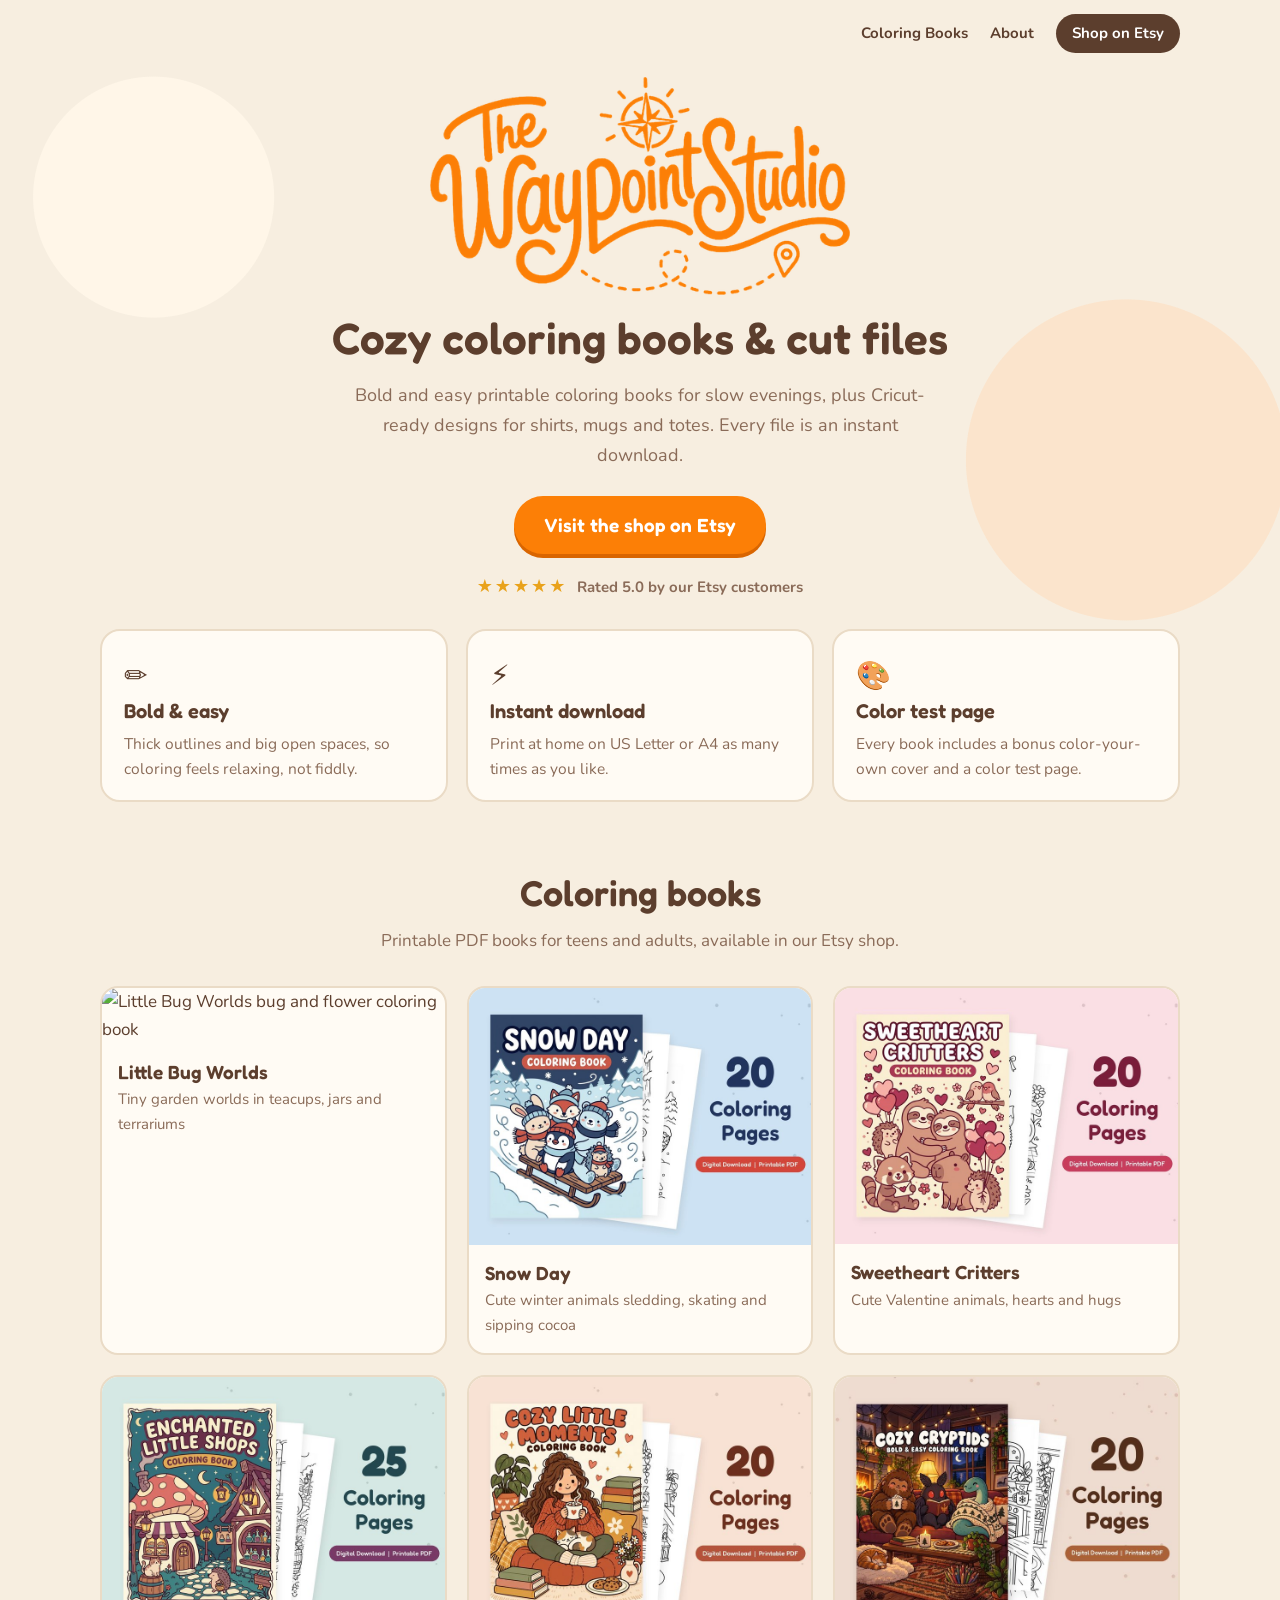
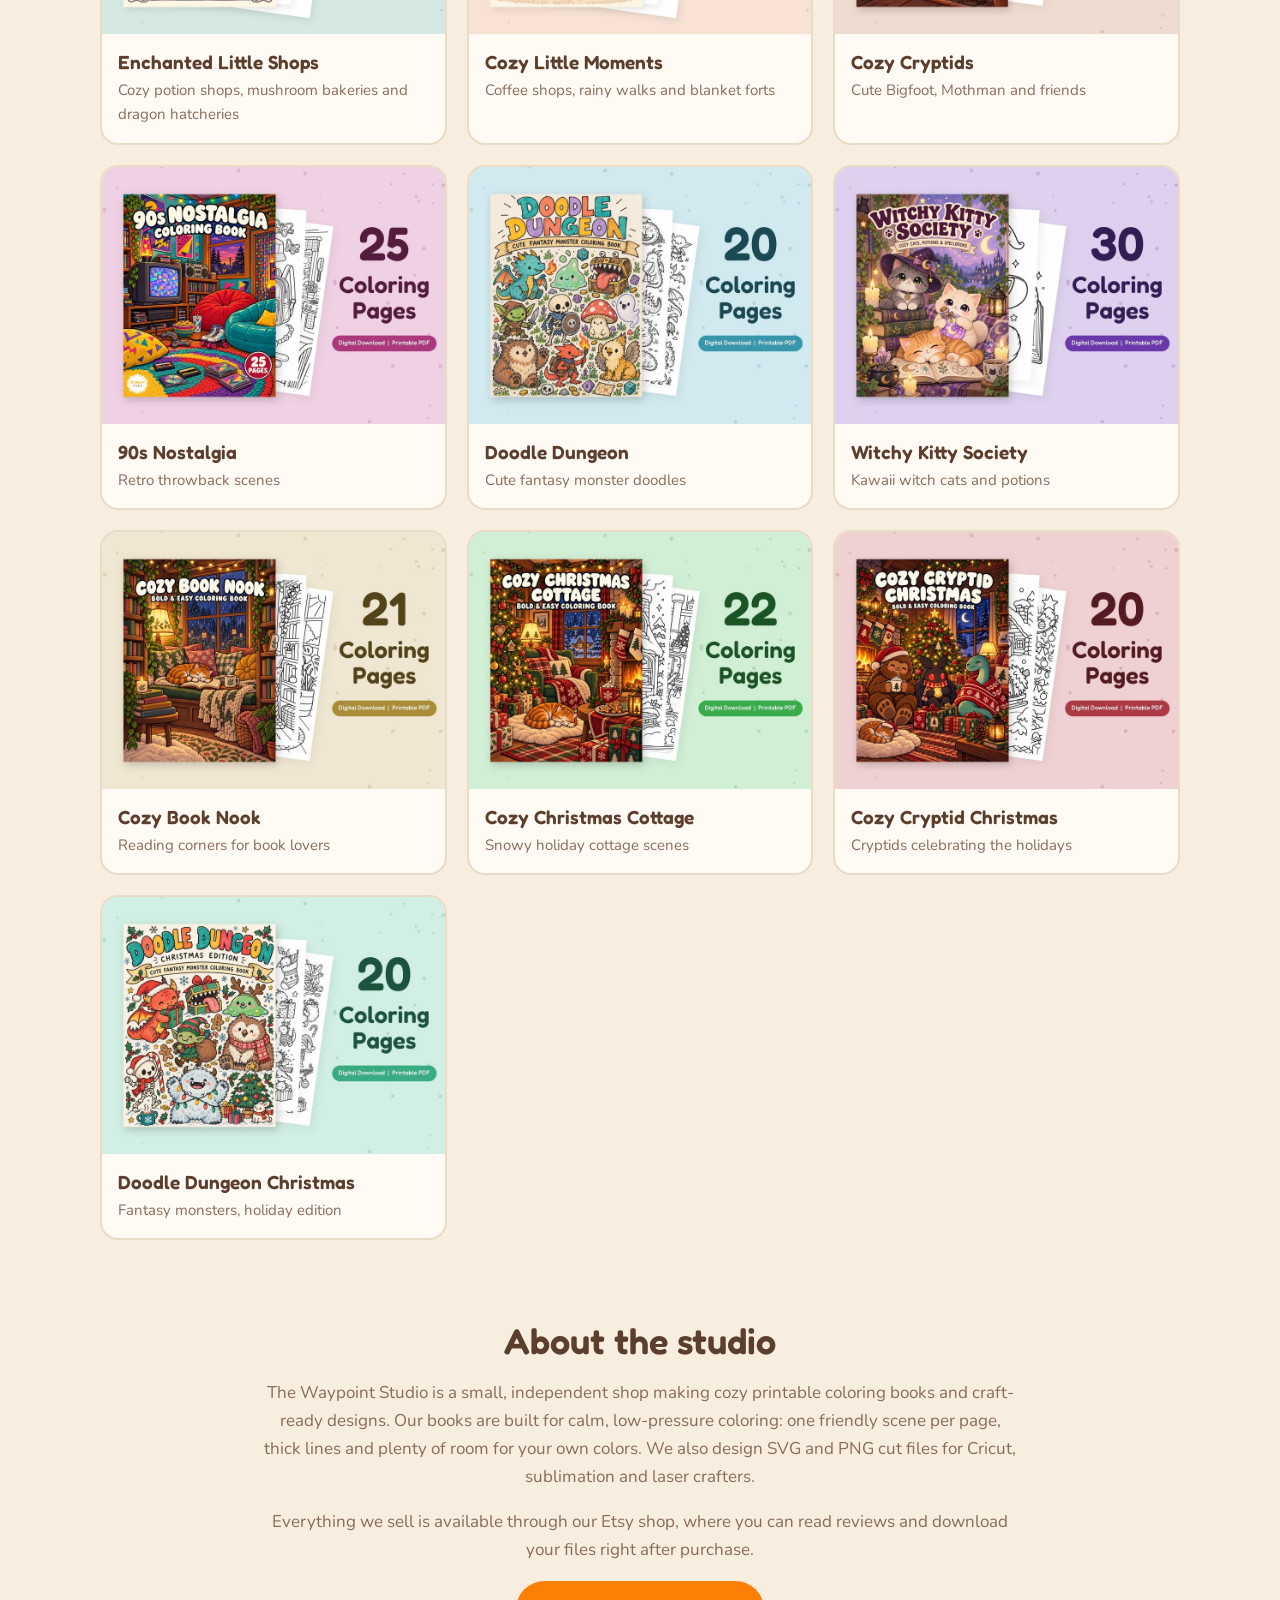
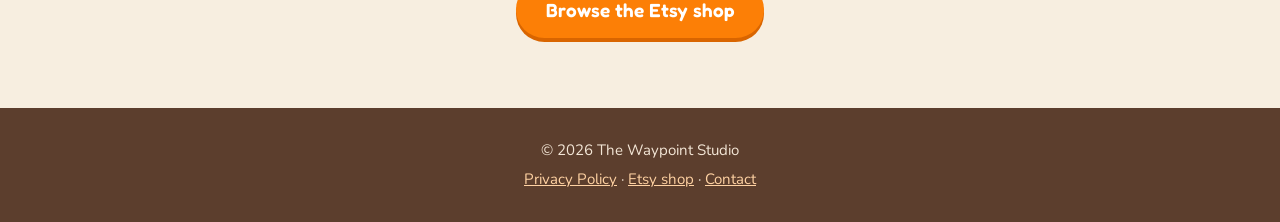
==== index.html @ a059c814 "Add files via upload" ====
<!doctype html>
<html lang="en">
<head>
<meta charset="utf-8">
<meta name="viewport" content="width=device-width, initial-scale=1">
<meta name="p:domain_verify" content="56da30340ef2c6454bb38564b4bb6e50"/>
<title>The Waypoint Studio | Cozy Coloring Books &amp; Cut Files</title>
<meta name="description" content="The Waypoint Studio makes cozy, bold and easy printable coloring books and Cricut-ready cut files. Instant downloads, sold on Etsy.">
<link rel="canonical" href="https://thewaypointstudioshop.com/">
<meta property="og:type" content="website">
<meta property="og:site_name" content="The Waypoint Studio">
<meta property="og:title" content="The Waypoint Studio | Cozy Coloring Books &amp; Cut Files">
<meta property="og:description" content="Bold and easy printable coloring books for teens and adults, plus Cricut-ready cut files. Instant downloads on Etsy.">
<meta property="og:url" content="https://thewaypointstudioshop.com/">
<meta property="og:image" content="https://thewaypointstudioshop.com/images/social-preview.jpg">
<meta property="og:image:width" content="1200">
<meta property="og:image:height" content="630">
<meta name="twitter:card" content="summary_large_image">
<meta name="twitter:image" content="https://thewaypointstudioshop.com/images/social-preview.jpg">
<link rel="icon" href="images/logo.png">
<link rel="preconnect" href="https://fonts.googleapis.com">
<link rel="preconnect" href="https://fonts.gstatic.com" crossorigin>
<link href="https://fonts.googleapis.com/css2?family=Fredoka:wght@500;600;700&family=Nunito:wght@400;600;700&display=swap" rel="stylesheet">
<link rel="stylesheet" href="style.css">
</head>
<body>
<header class="top">
  <nav class="nav wrap">
    <a href="#books">Coloring Books</a>
    <a href="#about">About</a>
    <a class="pill" href="https://thewaypointstudio.etsy.com">Shop on Etsy</a>
  </nav>
  <div class="hero wrap">
    <img class="logo" src="images/logo.png" alt="The Waypoint Studio" width="529" height="275">
    <h1>Cozy coloring books &amp; cut files</h1>
    <p class="lede">Bold and easy printable coloring books for slow evenings, plus Cricut-ready designs for shirts, mugs and totes. Every file is an instant download.</p>
    <a class="btn" href="https://thewaypointstudio.etsy.com">Visit the shop on Etsy</a>
    <p class="stars"><a href="https://thewaypointstudio.etsy.com/#reviews"><span aria-hidden="true">★★★★★</span> Rated 5.0 by our Etsy customers</a></p>
  </div>
</header>

<main>
  <section class="perks wrap" aria-label="What makes our books different">
    <div class="perk"><span class="ico">✏️</span><h3>Bold &amp; easy</h3><p>Thick outlines and big open spaces, so coloring feels relaxing, not fiddly.</p></div>
    <div class="perk"><span class="ico">⚡</span><h3>Instant download</h3><p>Print at home on US Letter or A4 as many times as you like.</p></div>
    <div class="perk"><span class="ico">🎨</span><h3>Color test page</h3><p>Every book includes a bonus color-your-own cover and a color test page.</p></div>
  </section>

  <section id="books" class="wrap">
    <h2>Coloring books</h2>
    <p class="sub">Printable PDF books for teens and adults, available in our Etsy shop.</p>
    <div class="grid">
      <a class="card" href="https://thewaypointstudio.etsy.com/listing/4619927817/bug-coloring-book-little-bug-worlds-25"><img src="images/books/little_bug_worlds.jpg" alt="Little Bug Worlds bug and flower coloring book" loading="lazy"><span><b>Little Bug Worlds</b>Tiny garden worlds in teacups, jars and terrariums</span></a>
      <a class="card" href="https://thewaypointstudio.etsy.com/listing/4619061033/snow-day-coloring-book-20-cute-winter"><img src="images/books/snow_day.jpg" alt="Snow Day coloring book" loading="lazy"><span><b>Snow Day</b>Cute winter animals sledding, skating and sipping cocoa</span></a>
      <a class="card" href="https://thewaypointstudio.etsy.com/listing/4619111873/valentine-coloring-book-sweetheart"><img src="images/books/sweetheart_critters.jpg" alt="Sweetheart Critters Valentine coloring book" loading="lazy"><span><b>Sweetheart Critters</b>Cute Valentine animals, hearts and hugs</span></a>
      <a class="card" href="https://thewaypointstudio.etsy.com/listing/4619857114/fantasy-coloring-book-enchanted-little"><img src="images/books/enchanted_little_shops.jpg" alt="Enchanted Little Shops fantasy coloring book" loading="lazy"><span><b>Enchanted Little Shops</b>Cozy potion shops, mushroom bakeries and dragon hatcheries</span></a>
      <a class="card" href="https://thewaypointstudio.etsy.com/listing/4614555700/cozy-little-moments-coloring-book-21"><img src="images/books/cozy_little_moments.jpg" alt="Cozy Little Moments coloring book" loading="lazy"><span><b>Cozy Little Moments</b>Coffee shops, rainy walks and blanket forts</span></a>
      <a class="card" href="https://thewaypointstudio.etsy.com/listing/4596288671/cozy-cryptids-coloring-book-20-bold-and"><img src="images/books/cozy_cryptids.jpg" alt="Cozy Cryptids coloring book" loading="lazy"><span><b>Cozy Cryptids</b>Cute Bigfoot, Mothman and friends</span></a>
      <a class="card" href="https://thewaypointstudio.etsy.com/listing/4596415870/90s-nostalgia-coloring-book-25-bold-and"><img src="images/books/90s_nostalgia.jpg" alt="90s Nostalgia coloring book" loading="lazy"><span><b>90s Nostalgia</b>Retro throwback scenes</span></a>
      <a class="card" href="https://thewaypointstudio.etsy.com/listing/4609492748/doodle-dungeon-coloring-book-21-cute"><img src="images/books/doodle_dungeon.jpg" alt="Doodle Dungeon coloring book" loading="lazy"><span><b>Doodle Dungeon</b>Cute fantasy monster doodles</span></a>
      <a class="card" href="https://thewaypointstudio.etsy.com/listing/4609463447/witchy-kitty-society-coloring-book-31"><img src="images/books/witchy_kitty_society.jpg" alt="Witchy Kitty Society coloring book" loading="lazy"><span><b>Witchy Kitty Society</b>Kawaii witch cats and potions</span></a>
      <a class="card" href="https://thewaypointstudio.etsy.com/listing/4596354298/cozy-book-nook-coloring-book-22-bold-and"><img src="images/books/cozy_book_nook.jpg" alt="Cozy Book Nook coloring book" loading="lazy"><span><b>Cozy Book Nook</b>Reading corners for book lovers</span></a>
      <a class="card" href="https://thewaypointstudio.etsy.com/listing/4609447766/cozy-christmas-cottage-coloring-book-23"><img src="images/books/cozy_christmas_cottage.jpg" alt="Cozy Christmas Cottage coloring book" loading="lazy"><span><b>Cozy Christmas Cottage</b>Snowy holiday cottage scenes</span></a>
      <a class="card" href="https://thewaypointstudio.etsy.com/listing/4596318221/cozy-cryptid-christmas-coloring-book-21"><img src="images/books/cozy_cryptid_christmas.jpg" alt="Cozy Cryptid Christmas coloring book" loading="lazy"><span><b>Cozy Cryptid Christmas</b>Cryptids celebrating the holidays</span></a>
      <a class="card" href="https://thewaypointstudio.etsy.com/listing/4610108491/doodle-dungeon-christmas-coloring-book"><img src="images/books/doodle_dungeon_christmas.jpg" alt="Doodle Dungeon Christmas coloring book" loading="lazy"><span><b>Doodle Dungeon Christmas</b>Fantasy monsters, holiday edition</span></a>
    </div>
  </section>

  <section id="about" class="about wrap">
    <h2>About the studio</h2>
    <p>The Waypoint Studio is a small, independent shop making cozy printable coloring books and craft-ready designs. Our books are built for calm, low-pressure coloring: one friendly scene per page, thick lines and plenty of room for your own colors. We also design SVG and PNG cut files for Cricut, sublimation and laser crafters.</p>
    <p>Everything we sell is available through our Etsy shop, where you can read reviews and download your files right after purchase.</p>
    <a class="btn" href="https://thewaypointstudio.etsy.com">Browse the Etsy shop</a>
  </section>
</main>

<footer class="foot">
  <div class="wrap">
    <p>© 2026 The Waypoint Studio</p>
    <p><a href="privacy.html">Privacy Policy</a> · <a href="https://thewaypointstudio.etsy.com">Etsy shop</a> · <a href="mailto:thewaypointstudiopa@gmail.com">Contact</a></p>
  </div>
</footer>
</body>
</html>
---- style.css ----
:root{
  --cream:#F7EEE0; --paper:#FFFBF4; --orange:#FC7F06; --orange-d:#D96500;
  --brown:#5C3E2D; --brown-l:#8A6B58; --sage:#7F9B7A; --line:#EADBC6;
}
*{box-sizing:border-box}
html{scroll-behavior:smooth}
body{margin:0;background:var(--cream);color:var(--brown);font:17px/1.65 "Nunito",system-ui,sans-serif}
img{max-width:100%;height:auto;display:block}
a{color:var(--orange-d)}
.wrap{width:min(1080px,100% - 32px);margin-inline:auto}
h1,h2,h3{font-family:"Fredoka",system-ui,sans-serif;line-height:1.15;margin:0 0 .4em;color:var(--brown)}
h1{font-size:clamp(28px,5vw,44px);font-weight:600}
h2{font-size:clamp(26px,4vw,36px);font-weight:600;text-align:center}
h3{font-size:20px;font-weight:600}

.top{padding:14px 0 56px;background:
  radial-gradient(circle at 12% 30%,#fff6e8 0 120px,transparent 121px),
  radial-gradient(circle at 88% 70%,#fbe4cc 0 160px,transparent 161px),var(--cream)}
.nav{display:flex;justify-content:flex-end;align-items:center;gap:22px;font-weight:700;font-size:15px}
.nav a{color:var(--brown);text-decoration:none}
.nav a:hover{color:var(--orange-d)}
.nav .pill{background:var(--brown);color:#fff;padding:7px 16px;border-radius:99px}
.nav .pill:hover{background:var(--orange-d);color:#fff}
.hero{text-align:center;padding-top:24px}
.logo{width:min(420px,80%);margin:0 auto 18px}
.lede{max-width:600px;margin:0 auto 26px;color:var(--brown-l);font-size:18px}
.btn{display:inline-block;background:var(--orange);color:#fff;font-family:"Fredoka",sans-serif;font-weight:600;
  font-size:19px;padding:13px 30px;border-radius:99px;text-decoration:none;box-shadow:0 4px 0 var(--orange-d);transition:transform .12s}
.btn:hover{transform:translateY(-2px)}
.stars{margin:18px 0 0;font-weight:700;font-size:15px}
.stars a{color:var(--brown-l);text-decoration:none}
.stars span{color:#E9A21B;letter-spacing:2px;font-size:18px;margin-right:6px}
.stars a:hover{color:var(--orange-d)}

.perks{display:grid;grid-template-columns:repeat(3,1fr);gap:18px;margin-top:-28px;position:relative}
.perk{background:var(--paper);border:2px solid var(--line);border-radius:20px;padding:22px 22px 18px}
.perk .ico{font-size:28px}
.perk p{margin:0;color:var(--brown-l);font-size:15.5px}

#books{padding:70px 0 30px}
.sub{text-align:center;color:var(--brown-l);margin:0 0 30px}
.grid{display:grid;grid-template-columns:repeat(3,1fr);gap:20px}
.card{background:var(--paper);border:2px solid var(--line);border-radius:18px;overflow:hidden;text-decoration:none;color:var(--brown);transition:transform .15s,box-shadow .15s}
.card:hover{transform:translateY(-3px);box-shadow:0 10px 24px rgba(92,62,45,.12)}
.card span{display:block;padding:12px 16px 16px;font-size:15px;color:var(--brown-l)}
.card b{display:block;font-family:"Fredoka",sans-serif;font-weight:600;font-size:19px;color:var(--brown)}

.about{max-width:760px;text-align:center;padding:50px 0 70px}
.about p{color:var(--brown-l)}

.foot{background:var(--brown);color:#f3e6d6;padding:26px 0;font-size:15px;text-align:center}
.foot p{margin:4px 0}
.foot a{color:#ffd2a3}

/* privacy page */
.doc{background:var(--paper);border:2px solid var(--line);border-radius:22px;padding:clamp(22px,5vw,48px);margin:10px auto 60px;max-width:820px}
.doc h1{text-align:center}
.doc h2{text-align:left;font-size:22px;margin-top:1.6em}
.doc p,.doc li{color:var(--brown)}
.doc .date{text-align:center;color:var(--brown-l);margin-top:-6px}
.small-logo{width:200px;margin:8px auto 0}

@media (max-width:820px){
  .perks{grid-template-columns:1fr;margin-top:-20px}
  .grid{grid-template-columns:repeat(2,1fr)}
}
@media (max-width:520px){
  .grid{grid-template-columns:1fr}
  .nav{justify-content:center;gap:14px;font-size:14px}
}
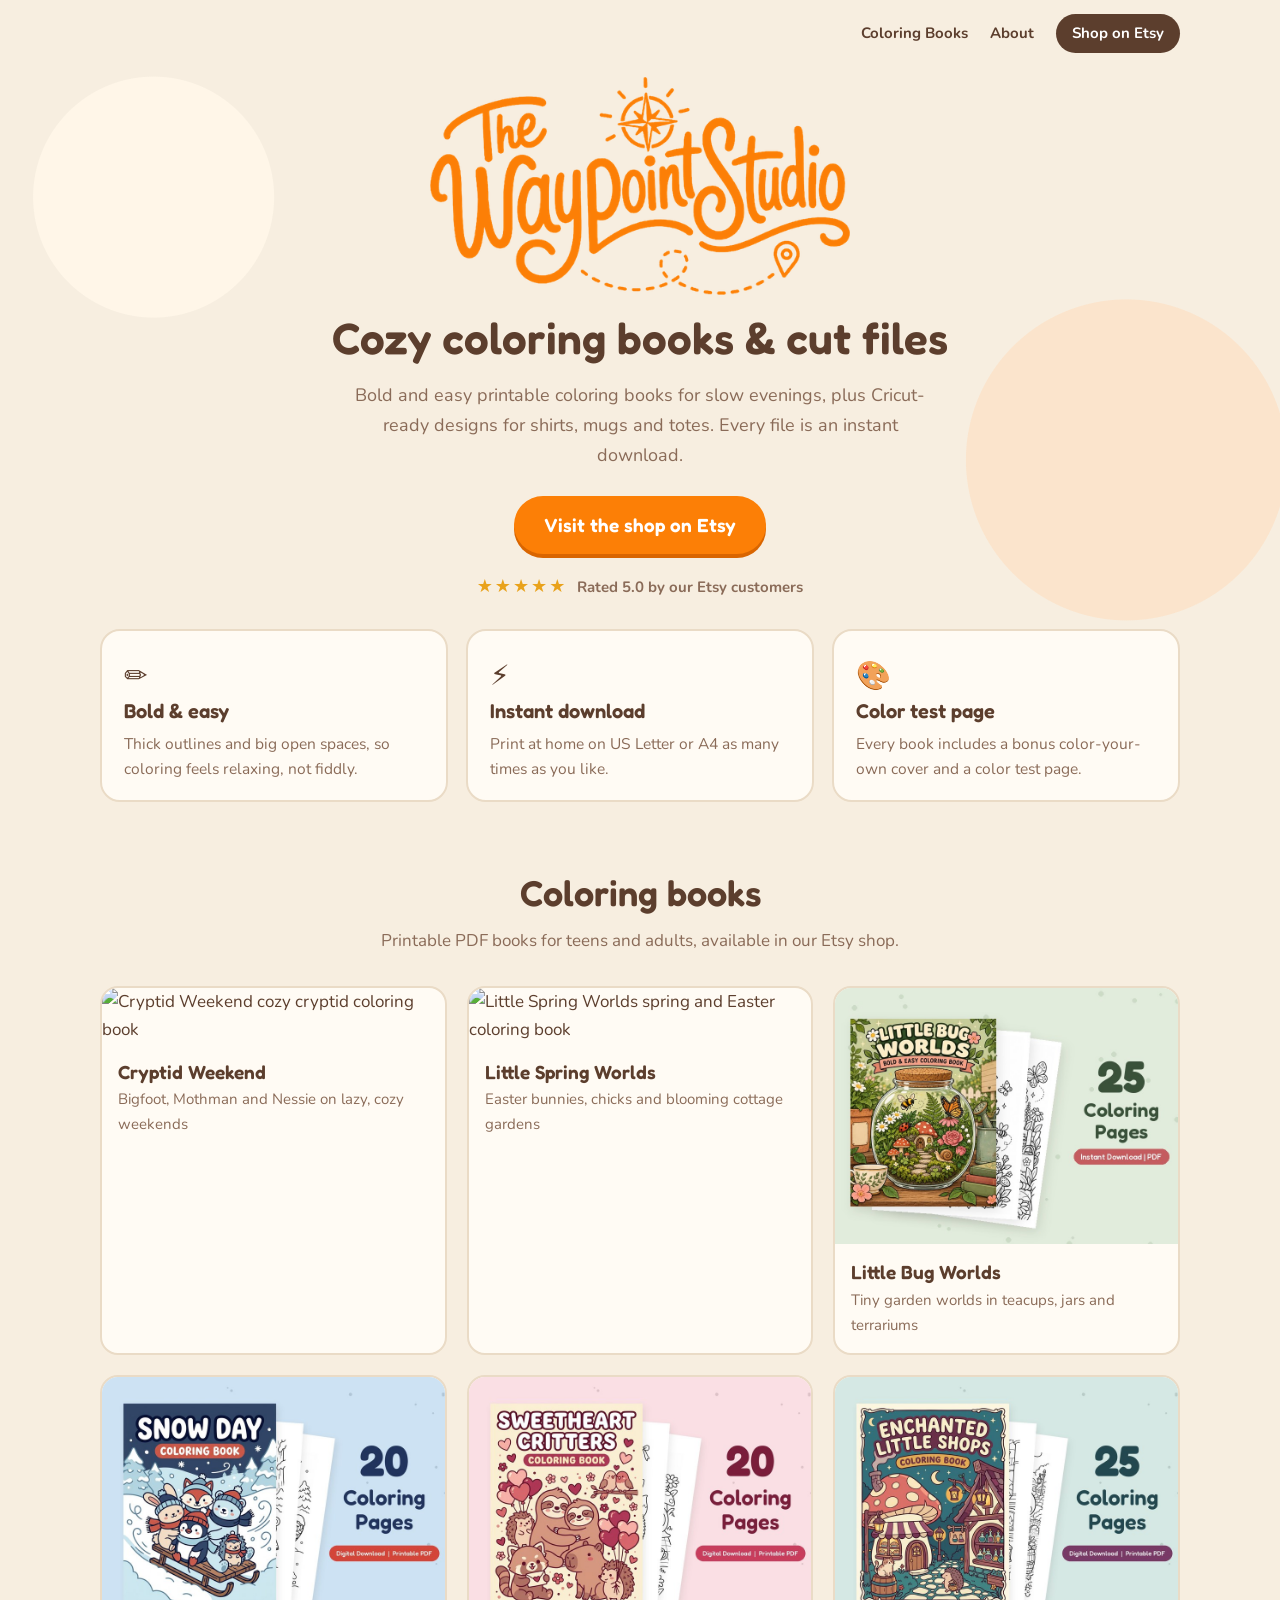
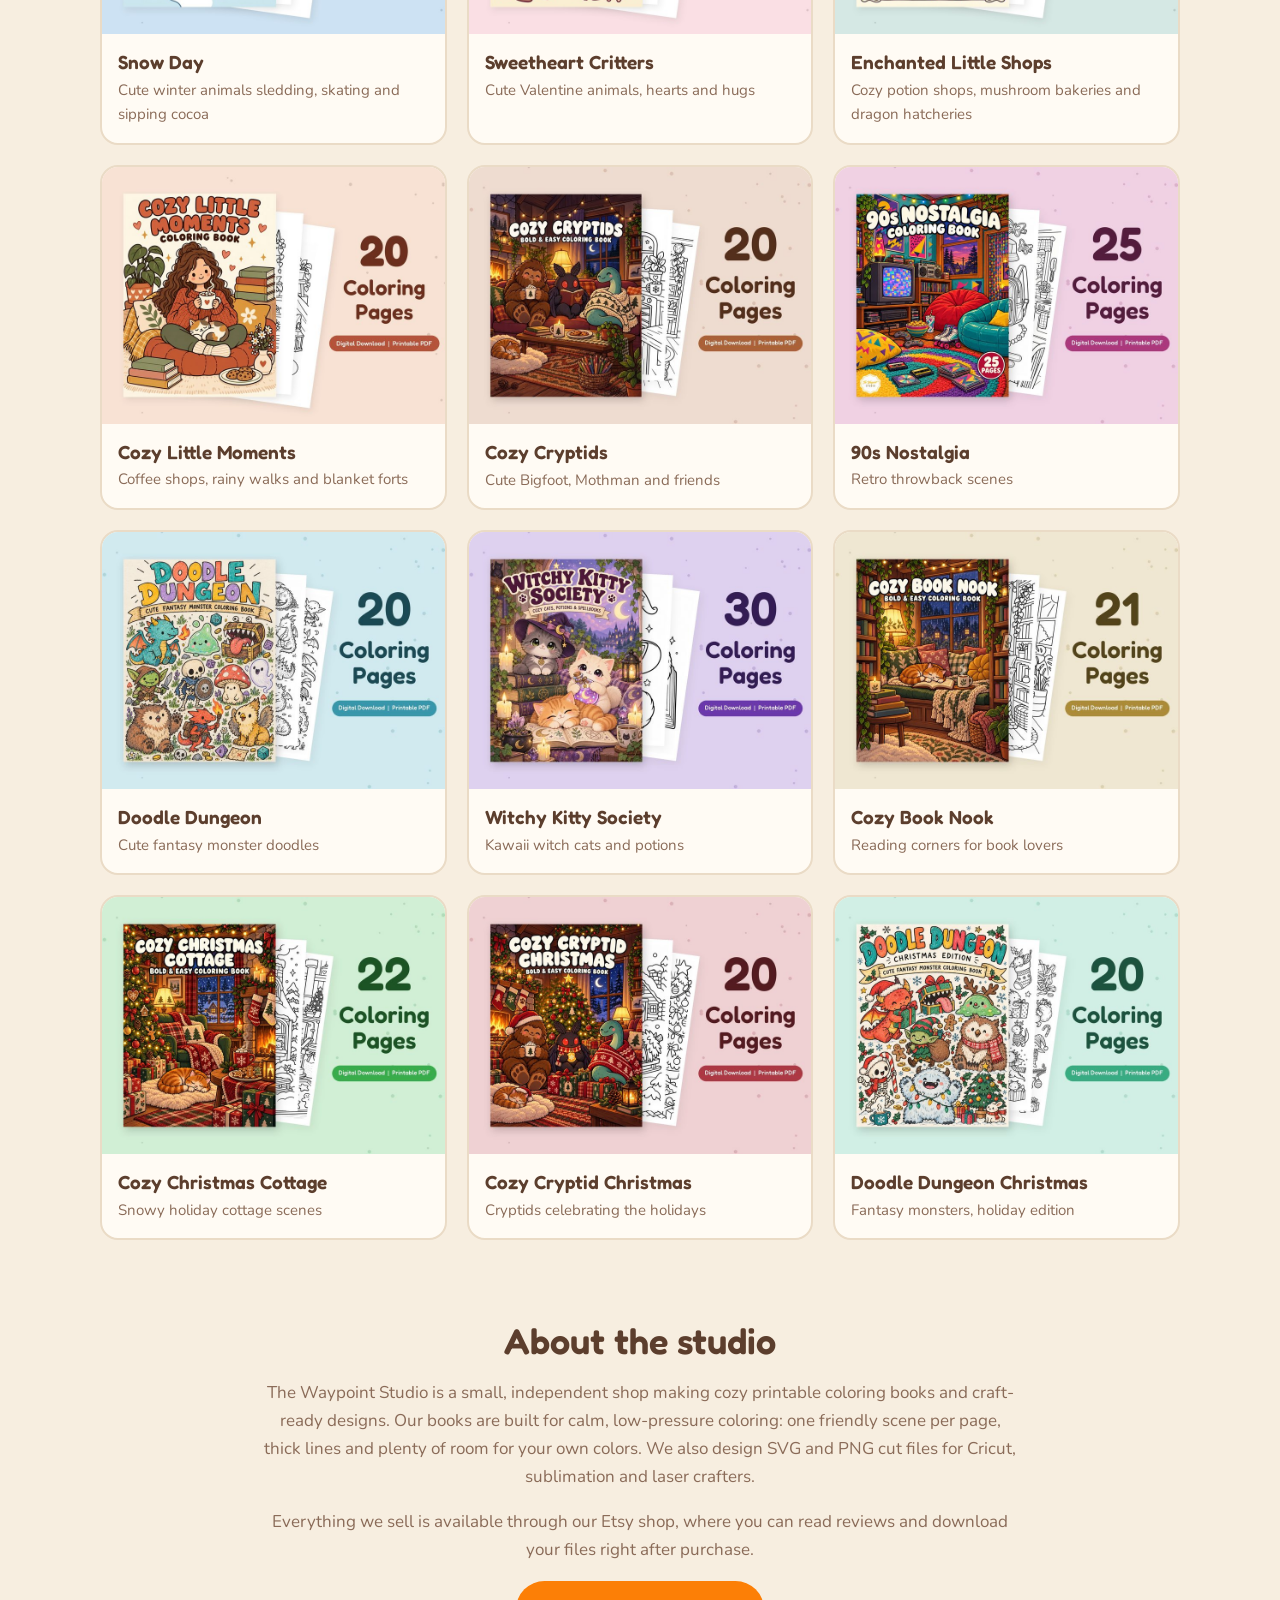
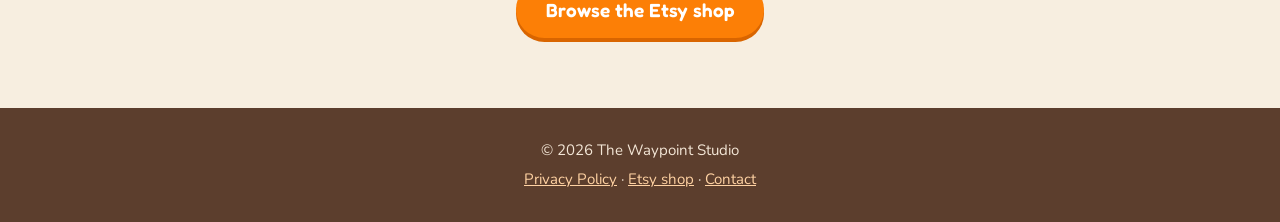
==== commit 3484c7e1: "Add files via upload" ====
--- a/index.html
+++ b/index.html
@@ -50,6 +50,8 @@
     <h2>Coloring books</h2>
     <p class="sub">Printable PDF books for teens and adults, available in our Etsy shop.</p>
     <div class="grid">
+      <a class="card" href="https://thewaypointstudio.etsy.com/listing/4621460229/cryptid-coloring-book-cryptid-weekend-25"><img src="images/books/cryptid_weekend.jpg" alt="Cryptid Weekend cozy cryptid coloring book" loading="lazy"><span><b>Cryptid Weekend</b>Bigfoot, Mothman and Nessie on lazy, cozy weekends</span></a>
+      <a class="card" href="https://thewaypointstudio.etsy.com/listing/4621457384/spring-coloring-book-little-spring"><img src="images/books/little_spring_worlds.jpg" alt="Little Spring Worlds spring and Easter coloring book" loading="lazy"><span><b>Little Spring Worlds</b>Easter bunnies, chicks and blooming cottage gardens</span></a>
       <a class="card" href="https://thewaypointstudio.etsy.com/listing/4619927817/bug-coloring-book-little-bug-worlds-25"><img src="images/books/little_bug_worlds.jpg" alt="Little Bug Worlds bug and flower coloring book" loading="lazy"><span><b>Little Bug Worlds</b>Tiny garden worlds in teacups, jars and terrariums</span></a>
       <a class="card" href="https://thewaypointstudio.etsy.com/listing/4619061033/snow-day-coloring-book-20-cute-winter"><img src="images/books/snow_day.jpg" alt="Snow Day coloring book" loading="lazy"><span><b>Snow Day</b>Cute winter animals sledding, skating and sipping cocoa</span></a>
       <a class="card" href="https://thewaypointstudio.etsy.com/listing/4619111873/valentine-coloring-book-sweetheart"><img src="images/books/sweetheart_critters.jpg" alt="Sweetheart Critters Valentine coloring book" loading="lazy"><span><b>Sweetheart Critters</b>Cute Valentine animals, hearts and hugs</span></a>
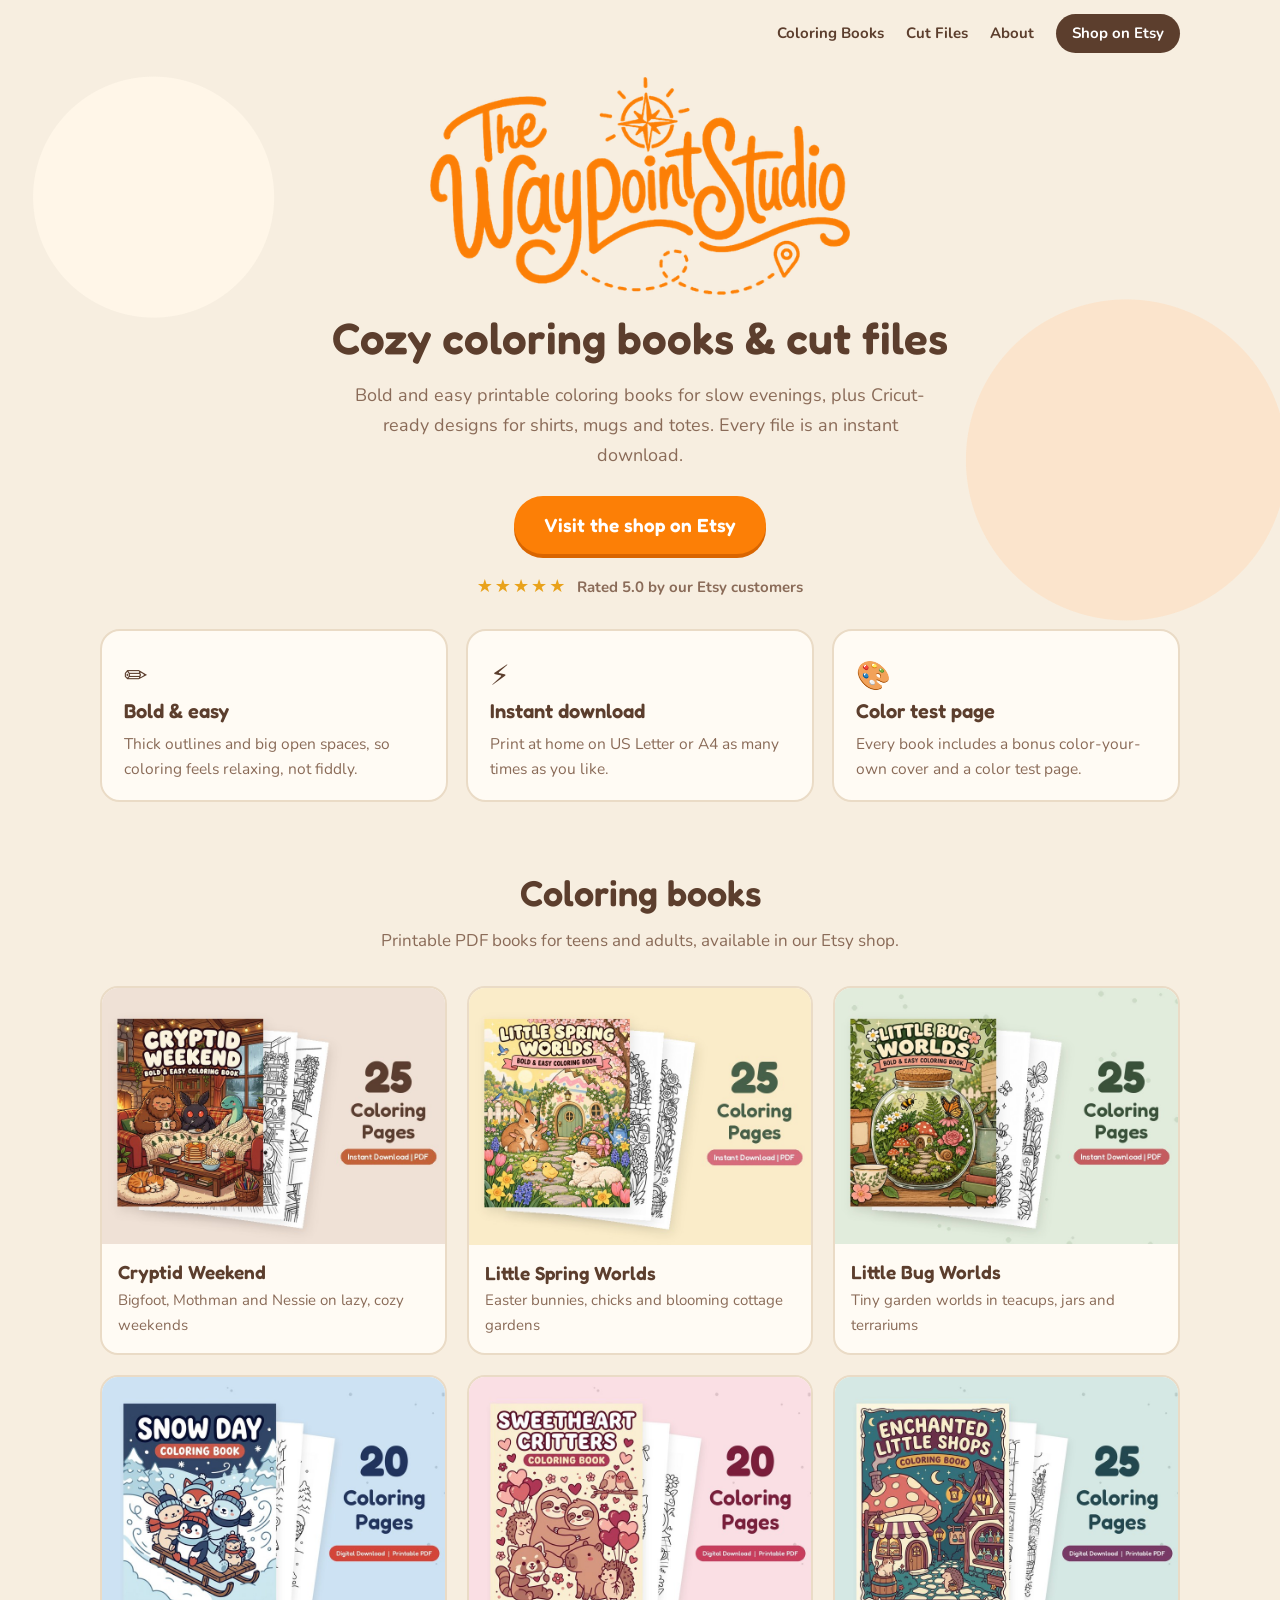
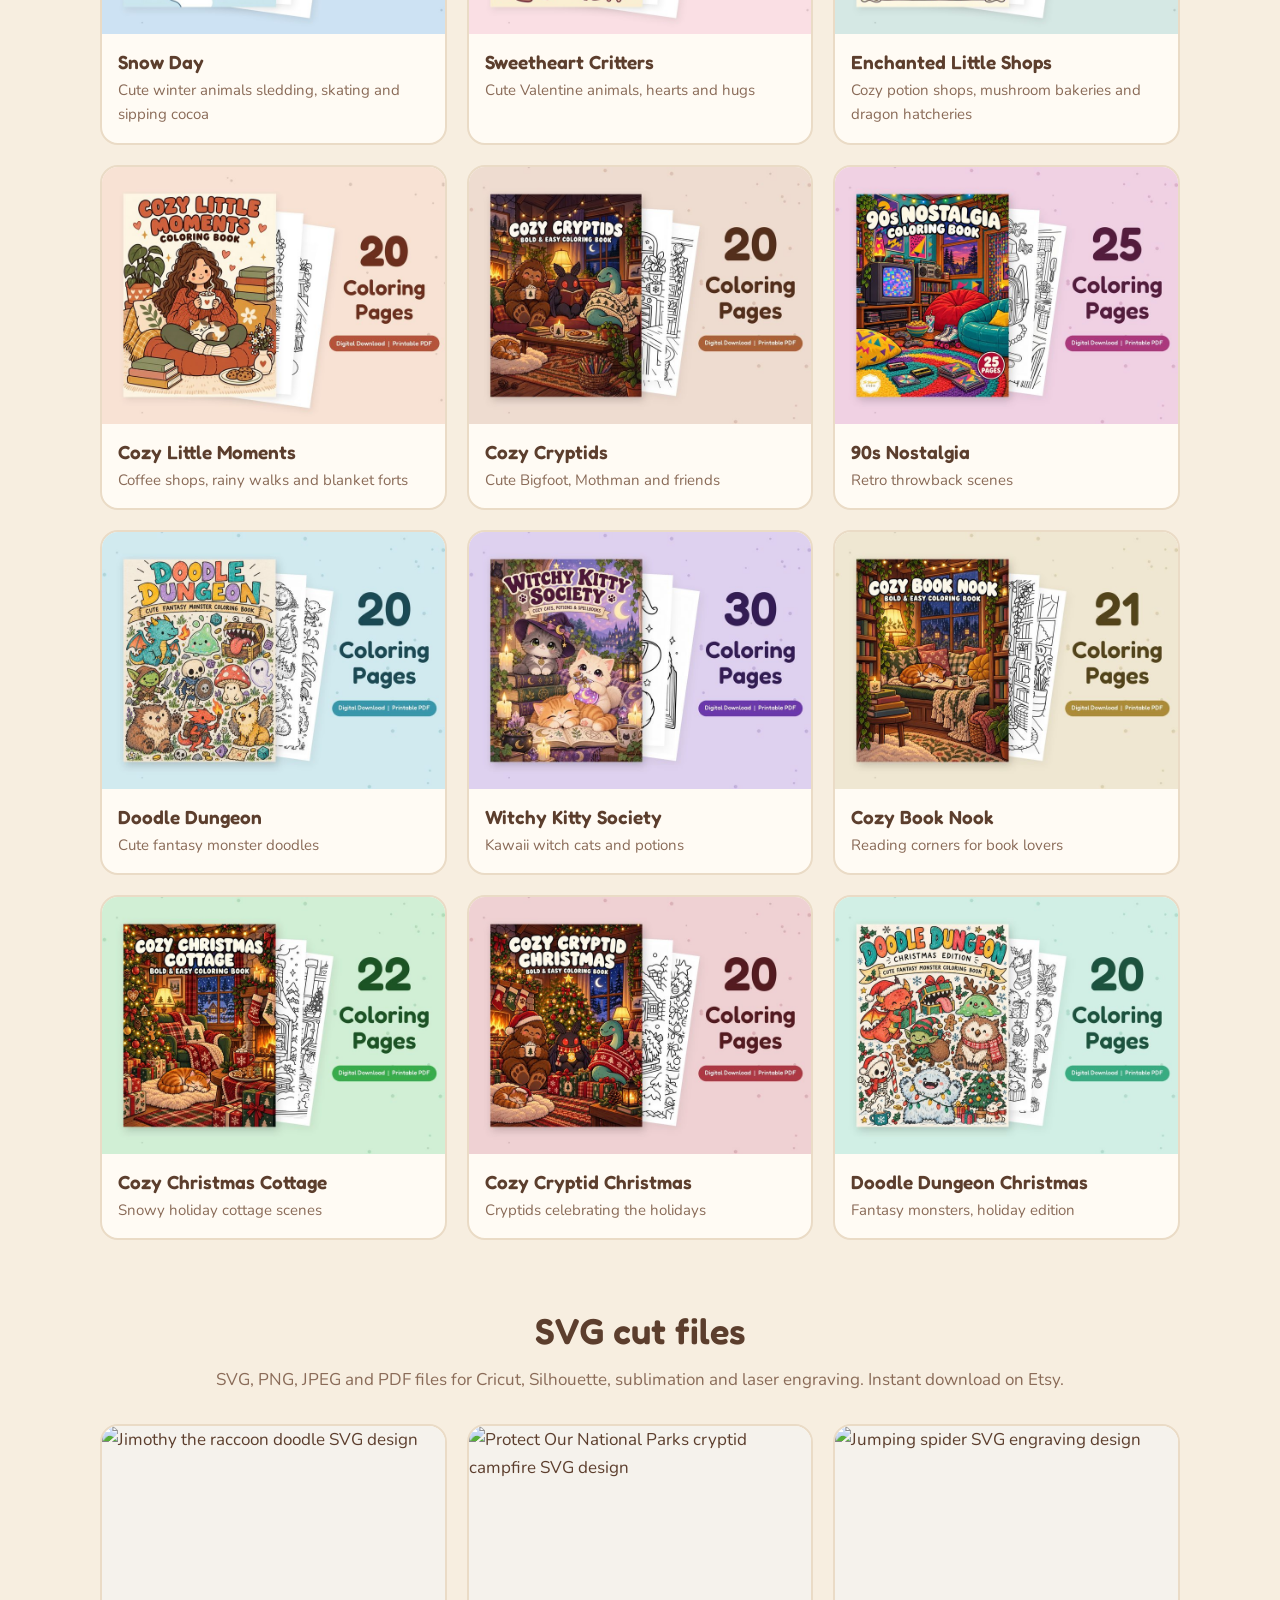
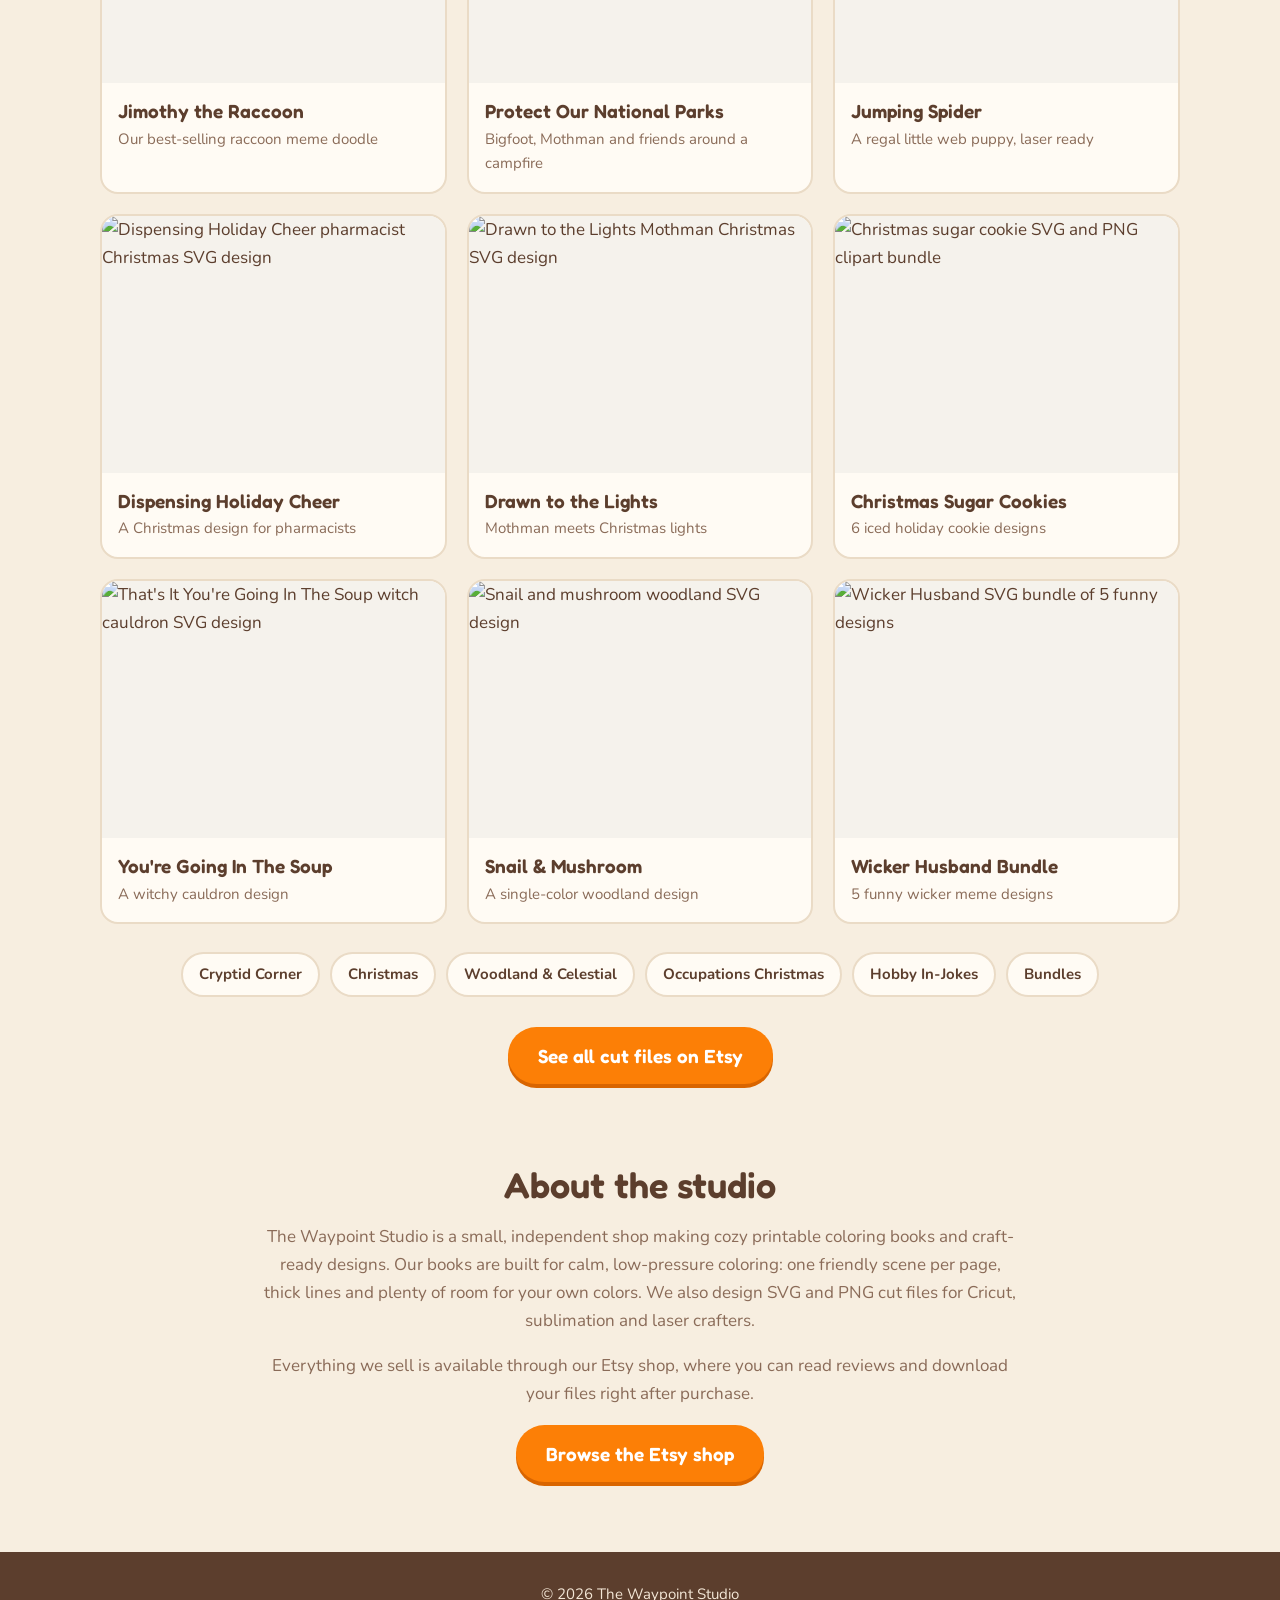
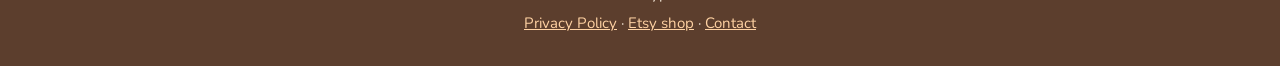
==== commit 53e8914b: "Add files via upload" ====
--- a/index.html
+++ b/index.html
@@ -27,6 +27,7 @@
 <header class="top">
   <nav class="nav wrap">
     <a href="#books">Coloring Books</a>
+    <a href="#svgs">Cut Files</a>
     <a href="#about">About</a>
     <a class="pill" href="https://thewaypointstudio.etsy.com">Shop on Etsy</a>
   </nav>
@@ -68,6 +69,31 @@
     </div>
   </section>
 
+  <section id="svgs" class="wrap">
+    <h2>SVG cut files</h2>
+    <p class="sub">SVG, PNG, JPEG and PDF files for Cricut, Silhouette, sublimation and laser engraving. Instant download on Etsy.</p>
+    <div class="grid">
+      <a class="card" href="https://thewaypointstudio.etsy.com/listing/4539141671/jimothy-the-raccoon-meme-seattle"><img class="sq" src="https://i.etsystatic.com/66888149/r/il/f1f228/8873218090/il_570xN.8873218090_m4xz.jpg" alt="Jimothy the raccoon doodle SVG design" loading="lazy"><span><b>Jimothy the Raccoon</b>Our best-selling raccoon meme doodle</span></a>
+      <a class="card" href="https://thewaypointstudio.etsy.com/listing/4547213226/protect-our-national-parks-svg-png"><img class="sq" src="https://i.etsystatic.com/66888149/r/il/58cda2/8920996543/il_570xN.8920996543_5gum.jpg" alt="Protect Our National Parks cryptid campfire SVG design" loading="lazy"><span><b>Protect Our National Parks</b>Bigfoot, Mothman and friends around a campfire</span></a>
+      <a class="card" href="https://thewaypointstudio.etsy.com/listing/4591592474/jumping-spider-svg-cute-web-puppy"><img class="sq" src="https://i.etsystatic.com/66888149/r/il/b212a2/8695005259/il_570xN.8695005259_el2z.jpg" alt="Jumping spider SVG engraving design" loading="lazy"><span><b>Jumping Spider</b>A regal little web puppy, laser ready</span></a>
+      <a class="card" href="https://thewaypointstudio.etsy.com/listing/4595696725/christmas-pharmacist-png-svg-funny"><img class="sq" src="https://i.etsystatic.com/66888149/r/il/8f0127/8920999027/il_570xN.8920999027_ak8e.jpg" alt="Dispensing Holiday Cheer pharmacist Christmas SVG design" loading="lazy"><span><b>Dispensing Holiday Cheer</b>A Christmas design for pharmacists</span></a>
+      <a class="card" href="https://thewaypointstudio.etsy.com/listing/4582847112/drawn-to-the-lights-svg-png-cryptid"><img class="sq" src="https://i.etsystatic.com/66888149/r/il/f9df09/8579923730/il_570xN.8579923730_fnl4.jpg" alt="Drawn to the Lights Mothman Christmas SVG design" loading="lazy"><span><b>Drawn to the Lights</b>Mothman meets Christmas lights</span></a>
+      <a class="card" href="https://thewaypointstudio.etsy.com/listing/4594079661/christmas-sugar-cookie-png-svg-bundle-6"><img class="sq" src="https://i.etsystatic.com/66888149/r/il/4fec31/8684884228/il_570xN.8684884228_4ge0.jpg" alt="Christmas sugar cookie SVG and PNG clipart bundle" loading="lazy"><span><b>Christmas Sugar Cookies</b>6 iced holiday cookie designs</span></a>
+      <a class="card" href="https://thewaypointstudio.etsy.com/listing/4559701909/witch-cauldron-svg-thats-it-youre-going"><img class="sq" src="https://i.etsystatic.com/66888149/r/il/268ea2/8920998253/il_570xN.8920998253_fx4x.jpg" alt="That's It You're Going In The Soup witch cauldron SVG design" loading="lazy"><span><b>You're Going In The Soup</b>A witchy cauldron design</span></a>
+      <a class="card" href="https://thewaypointstudio.etsy.com/listing/4588161700/snail-and-mushroom-svg-png-woodland"><img class="sq" src="https://i.etsystatic.com/66888149/r/il/ea636e/8668383089/il_570xN.8668383089_mlt6.jpg" alt="Snail and mushroom woodland SVG design" loading="lazy"><span><b>Snail &amp; Mushroom</b>A single-color woodland design</span></a>
+      <a class="card" href="https://thewaypointstudio.etsy.com/listing/4582812702/wicker-husband-svg-bundle-5-funny-basket"><img class="sq" src="https://i.etsystatic.com/66888149/r/il/ad05bb/8873226328/il_570xN.8873226328_noti.jpg" alt="Wicker Husband SVG bundle of 5 funny designs" loading="lazy"><span><b>Wicker Husband Bundle</b>5 funny wicker meme designs</span></a>
+    </div>
+    <div class="chips" aria-label="Browse cut files by theme">
+      <a href="https://thewaypointstudio.etsy.com/?section_id=59729142">Cryptid Corner</a>
+      <a href="https://thewaypointstudio.etsy.com/?section_id=59960789">Christmas</a>
+      <a href="https://thewaypointstudio.etsy.com/?section_id=60806106">Woodland &amp; Celestial</a>
+      <a href="https://thewaypointstudio.etsy.com/?section_id=60330134">Occupations Christmas</a>
+      <a href="https://thewaypointstudio.etsy.com/?section_id=60806100">Hobby In-Jokes</a>
+      <a href="https://thewaypointstudio.etsy.com/?section_id=60548413">Bundles</a>
+    </div>
+    <p class="more"><a class="btn" href="https://thewaypointstudio.etsy.com">See all cut files on Etsy</a></p>
+  </section>
+
   <section id="about" class="about wrap">
     <h2>About the studio</h2>
     <p>The Waypoint Studio is a small, independent shop making cozy printable coloring books and craft-ready designs. Our books are built for calm, low-pressure coloring: one friendly scene per page, thick lines and plenty of room for your own colors. We also design SVG and PNG cut files for Cricut, sublimation and laser crafters.</p>
--- a/style.css
+++ b/style.css
@@ -45,6 +45,13 @@
 .card span{display:block;padding:12px 16px 16px;font-size:15px;color:var(--brown-l)}
 .card b{display:block;font-family:"Fredoka",sans-serif;font-weight:600;font-size:19px;color:var(--brown)}
 
+#svgs{padding:40px 0 30px}
+.card img.sq{display:block;width:100%;aspect-ratio:4/3;object-fit:contain;background:#F5F2EC}
+.chips{display:flex;flex-wrap:wrap;justify-content:center;gap:10px;margin:28px 0 0}
+.chips a{background:var(--paper);border:2px solid var(--line);color:var(--brown);font-weight:700;font-size:15px;padding:8px 16px;border-radius:99px;text-decoration:none}
+.chips a:hover{border-color:var(--orange);color:var(--orange-d)}
+.more{text-align:center;margin:30px 0 0}
+
 .about{max-width:760px;text-align:center;padding:50px 0 70px}
 .about p{color:var(--brown-l)}
 
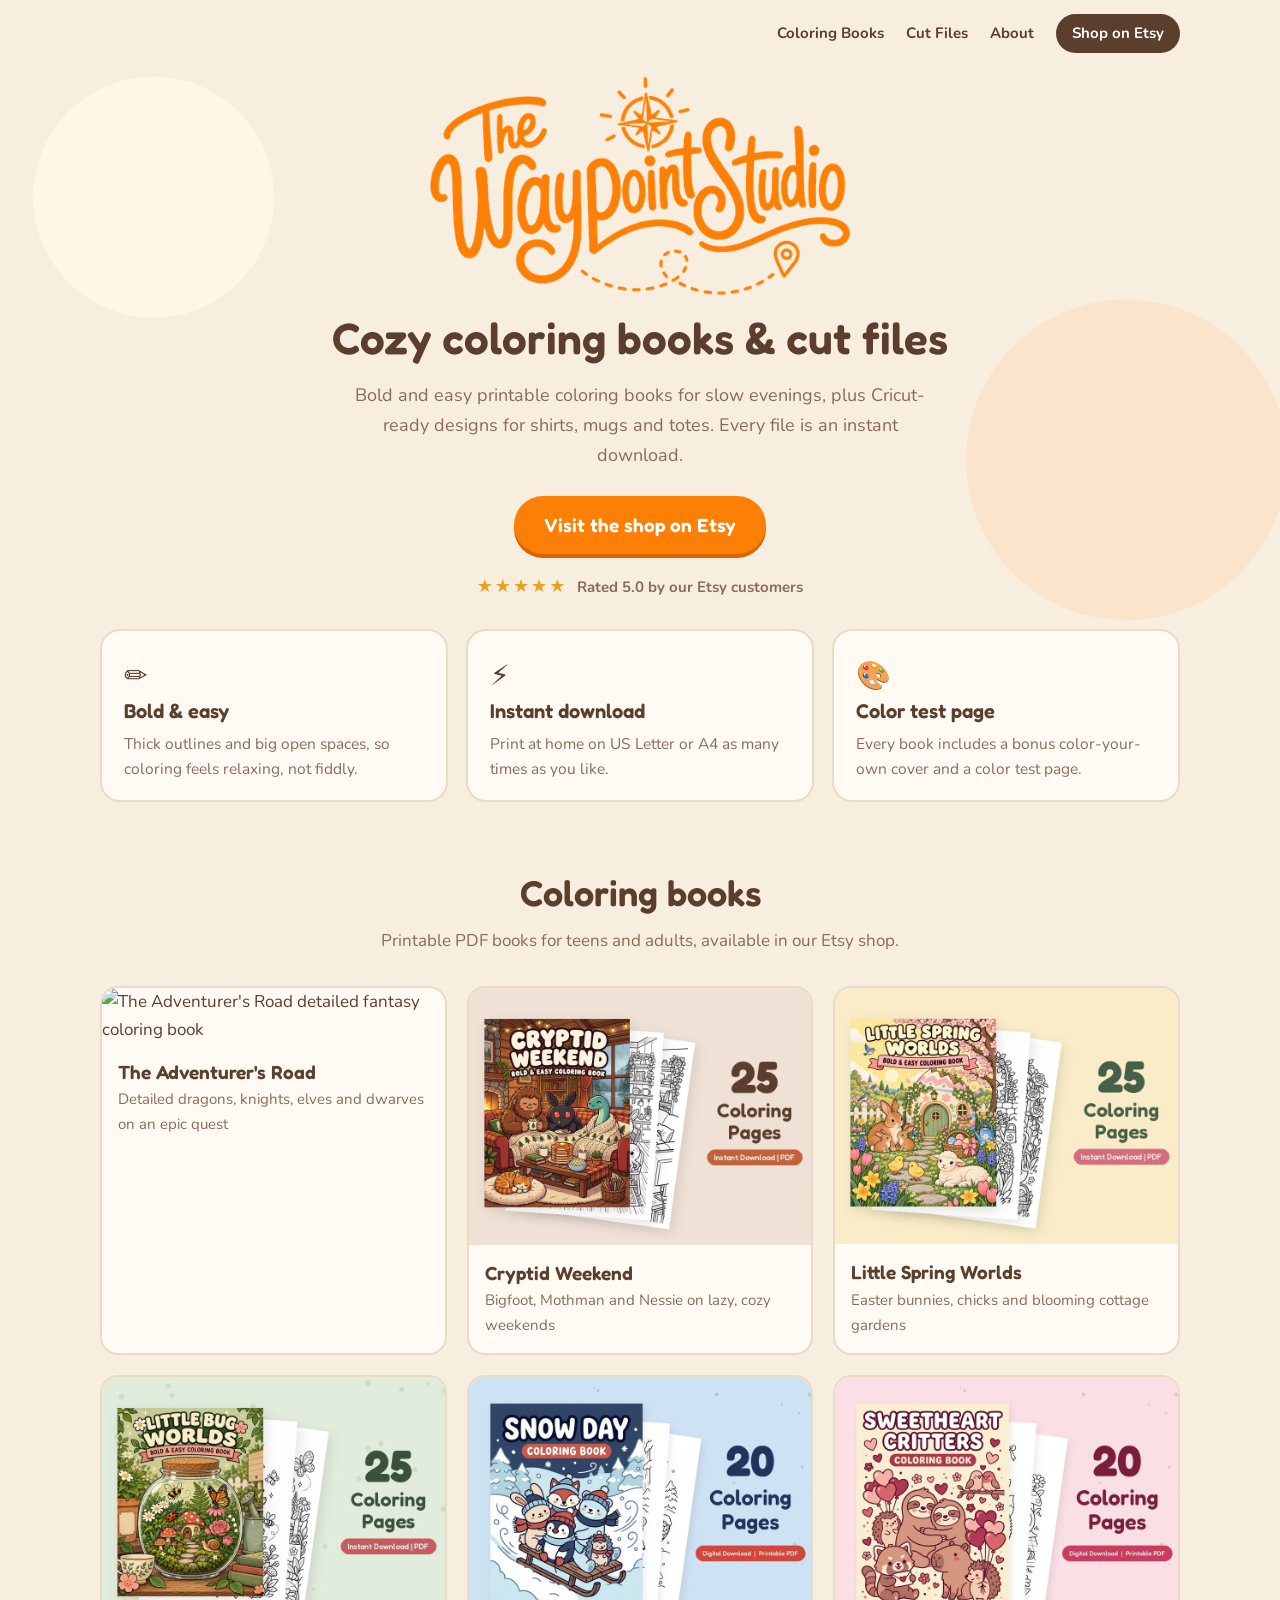
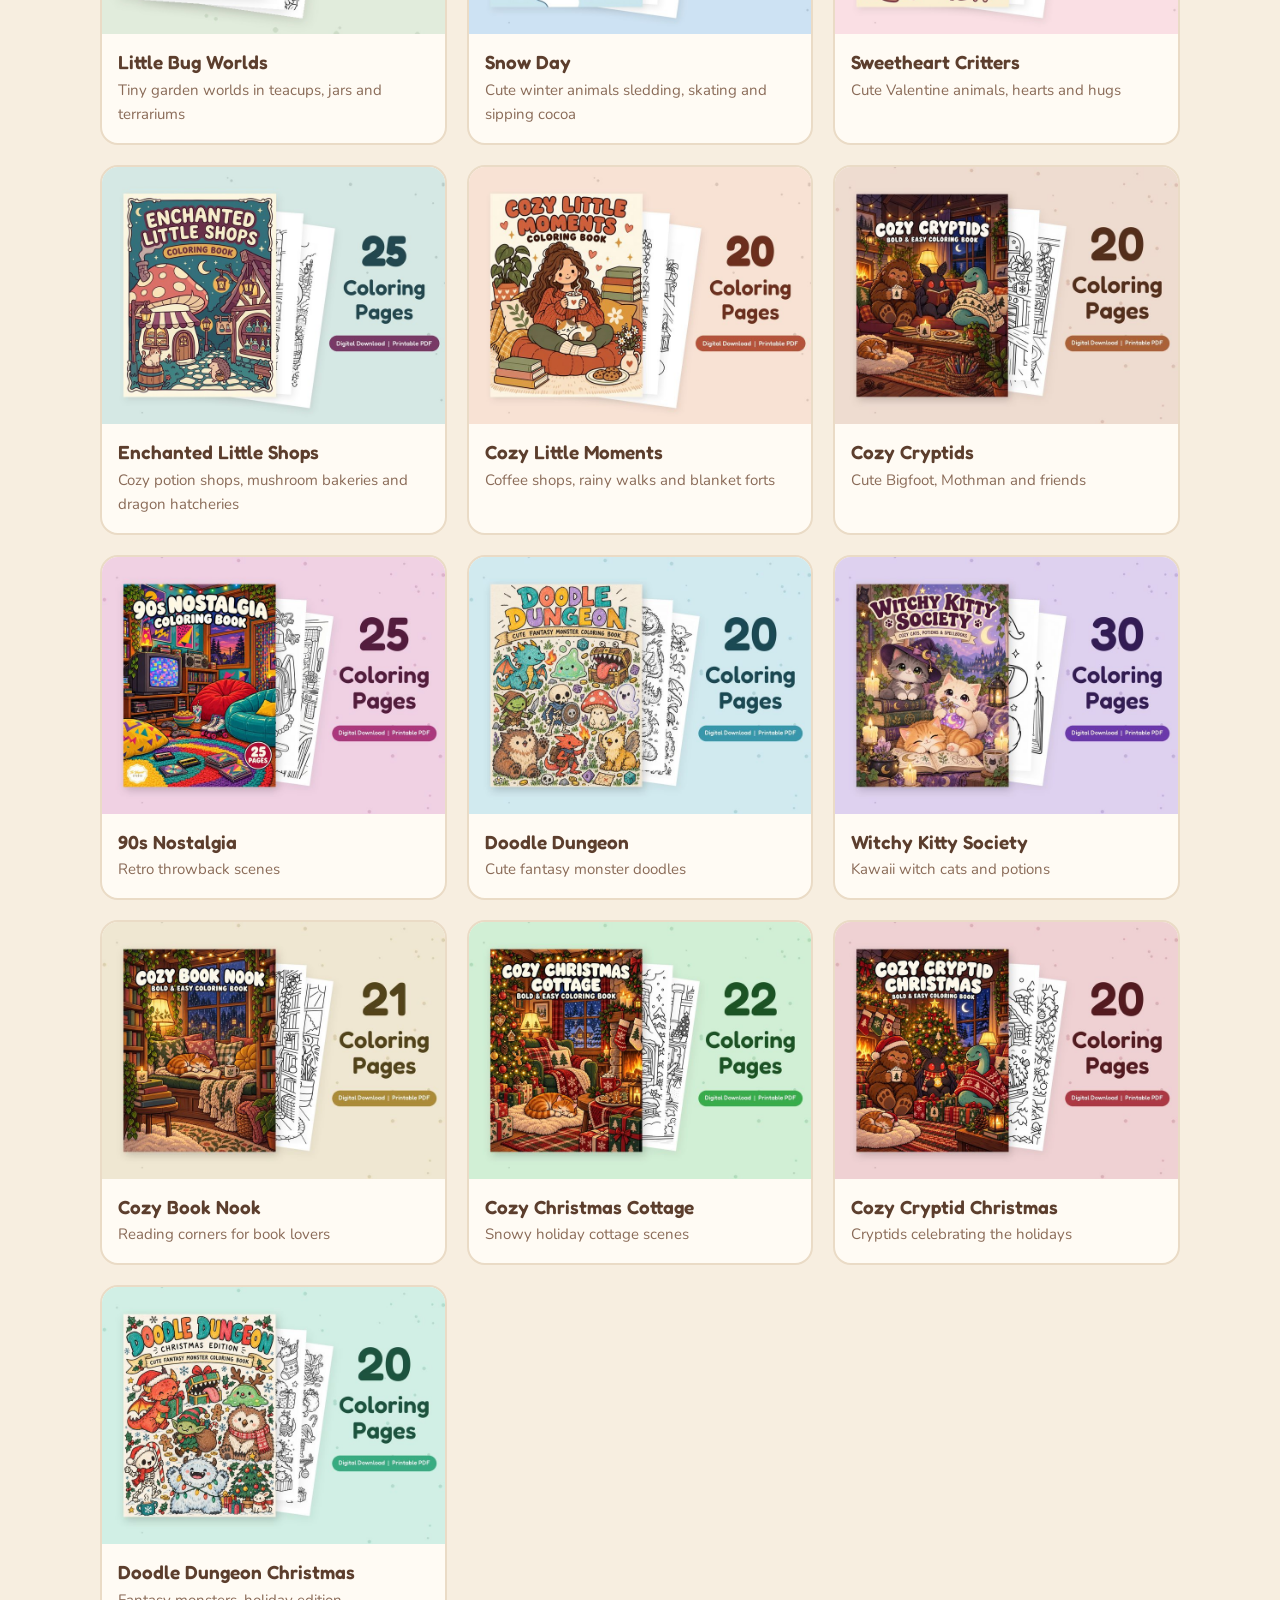
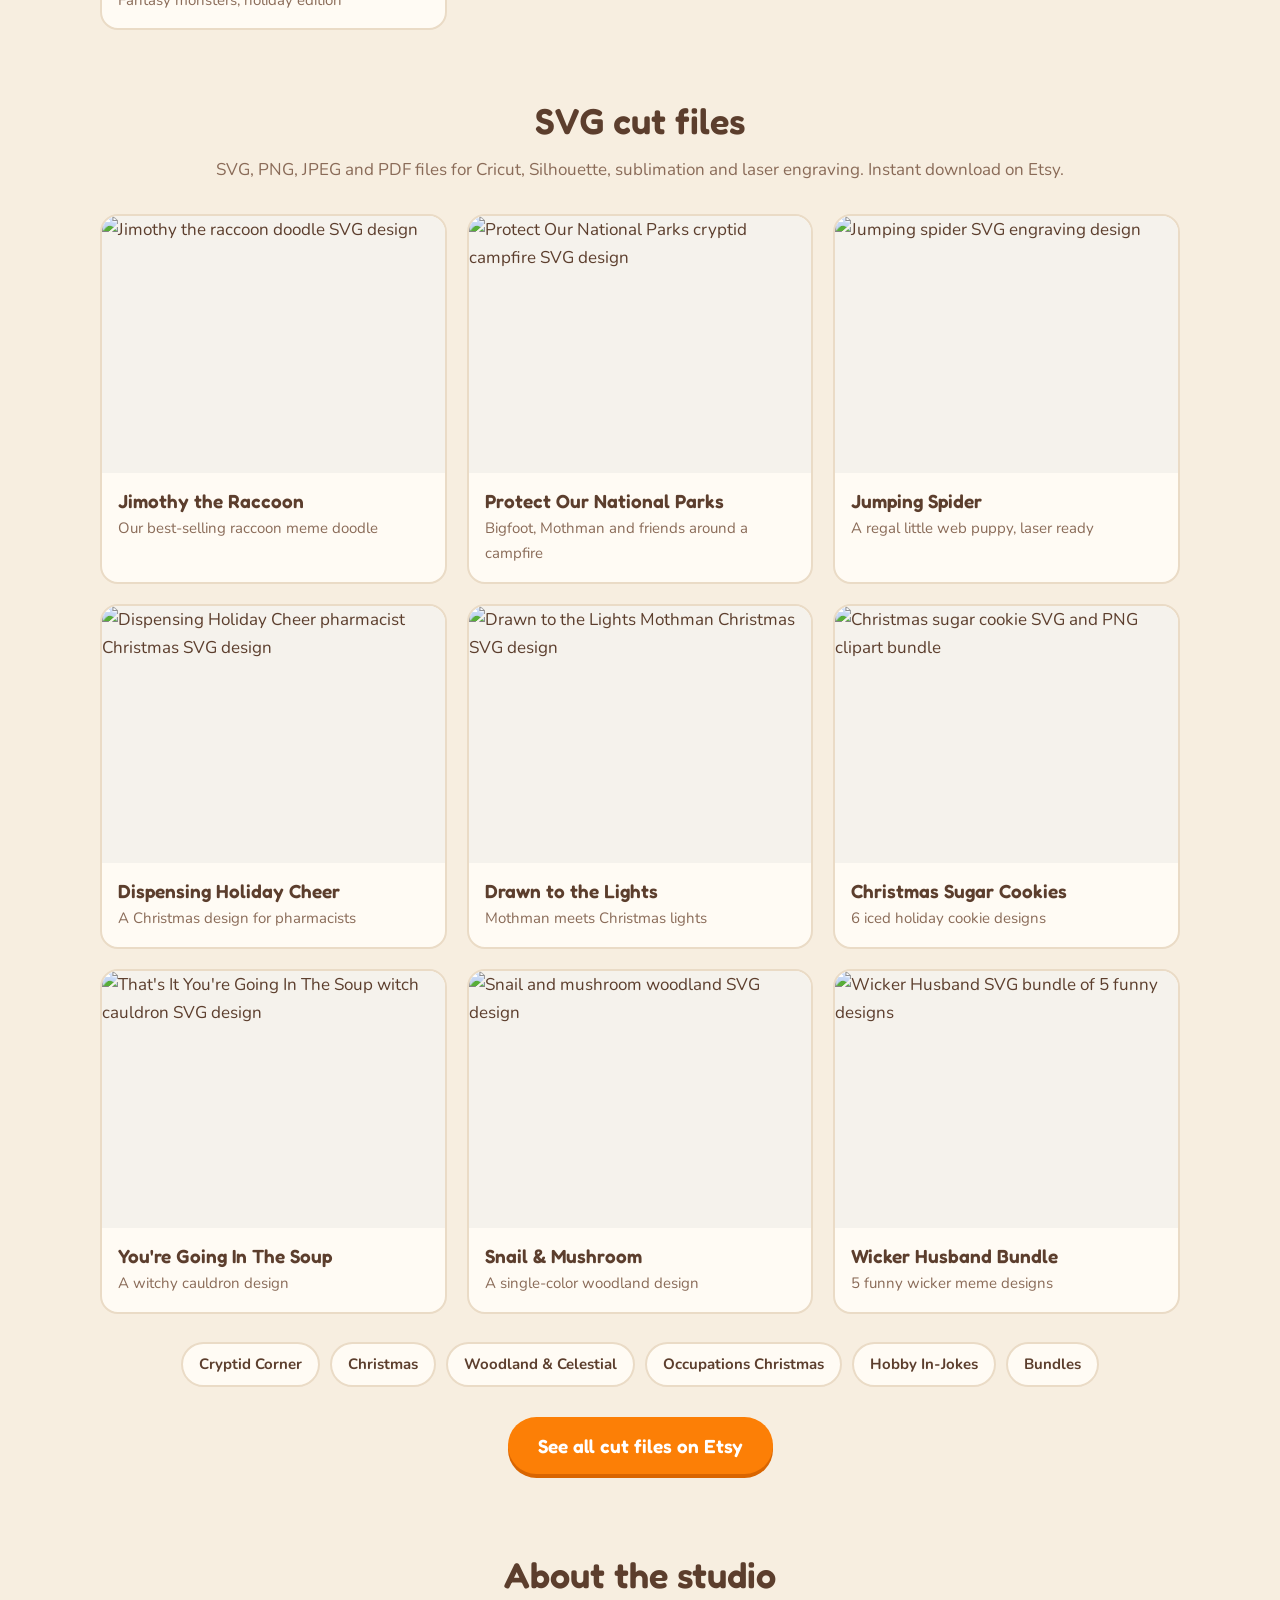
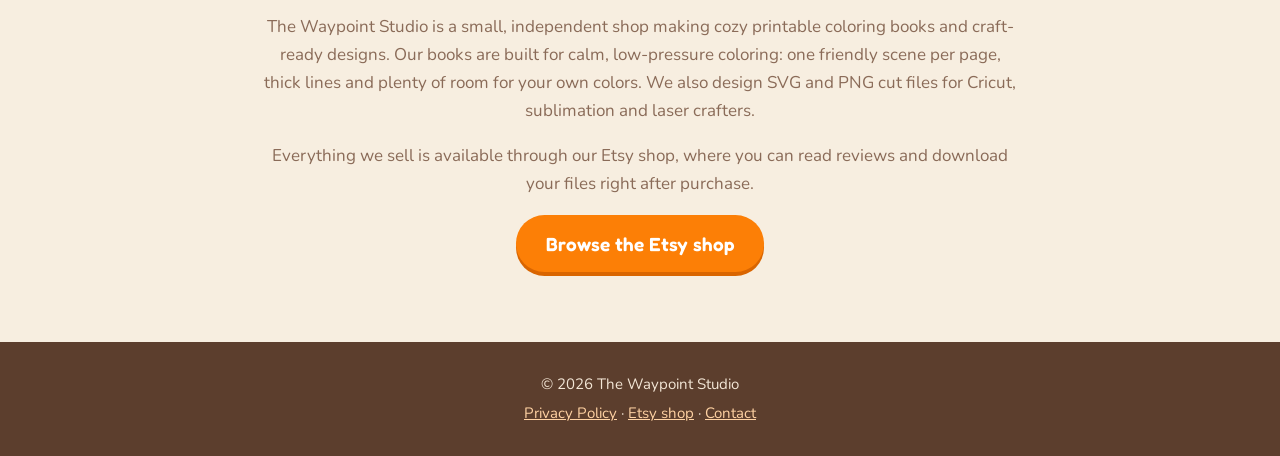
==== commit b15d2193: "Add files via upload" ====
--- a/index.html
+++ b/index.html
@@ -22,6 +22,13 @@
 <link rel="preconnect" href="https://fonts.gstatic.com" crossorigin>
 <link href="https://fonts.googleapis.com/css2?family=Fredoka:wght@500;600;700&family=Nunito:wght@400;600;700&display=swap" rel="stylesheet">
 <link rel="stylesheet" href="style.css">
+<script async src="https://www.googletagmanager.com/gtag/js?id=G-XF5XZ13VEH"></script>
+<script>
+  window.dataLayer = window.dataLayer || [];
+  function gtag(){dataLayer.push(arguments);}
+  gtag('js', new Date());
+  gtag('config', 'G-XF5XZ13VEH');
+</script>
 </head>
 <body>
 <header class="top">
@@ -29,14 +36,14 @@
     <a href="#books">Coloring Books</a>
     <a href="#svgs">Cut Files</a>
     <a href="#about">About</a>
-    <a class="pill" href="https://thewaypointstudio.etsy.com">Shop on Etsy</a>
+    <a class="pill" href="https://thewaypointstudio.etsy.com?utm_source=website&amp;utm_medium=referral&amp;utm_campaign=header">Shop on Etsy</a>
   </nav>
   <div class="hero wrap">
     <img class="logo" src="images/logo.png" alt="The Waypoint Studio" width="529" height="275">
     <h1>Cozy coloring books &amp; cut files</h1>
     <p class="lede">Bold and easy printable coloring books for slow evenings, plus Cricut-ready designs for shirts, mugs and totes. Every file is an instant download.</p>
-    <a class="btn" href="https://thewaypointstudio.etsy.com">Visit the shop on Etsy</a>
-    <p class="stars"><a href="https://thewaypointstudio.etsy.com/#reviews"><span aria-hidden="true">★★★★★</span> Rated 5.0 by our Etsy customers</a></p>
+    <a class="btn" href="https://thewaypointstudio.etsy.com?utm_source=website&amp;utm_medium=referral&amp;utm_campaign=header">Visit the shop on Etsy</a>
+    <p class="stars"><a href="https://thewaypointstudio.etsy.com/?utm_source=website&amp;utm_medium=referral&amp;utm_campaign=header#reviews"><span aria-hidden="true">★★★★★</span> Rated 5.0 by our Etsy customers</a></p>
   </div>
 </header>
 
@@ -51,21 +58,22 @@
     <h2>Coloring books</h2>
     <p class="sub">Printable PDF books for teens and adults, available in our Etsy shop.</p>
     <div class="grid">
-      <a class="card" href="https://thewaypointstudio.etsy.com/listing/4621460229/cryptid-coloring-book-cryptid-weekend-25"><img src="images/books/cryptid_weekend.jpg" alt="Cryptid Weekend cozy cryptid coloring book" loading="lazy"><span><b>Cryptid Weekend</b>Bigfoot, Mothman and Nessie on lazy, cozy weekends</span></a>
-      <a class="card" href="https://thewaypointstudio.etsy.com/listing/4621457384/spring-coloring-book-little-spring"><img src="images/books/little_spring_worlds.jpg" alt="Little Spring Worlds spring and Easter coloring book" loading="lazy"><span><b>Little Spring Worlds</b>Easter bunnies, chicks and blooming cottage gardens</span></a>
-      <a class="card" href="https://thewaypointstudio.etsy.com/listing/4619927817/bug-coloring-book-little-bug-worlds-25"><img src="images/books/little_bug_worlds.jpg" alt="Little Bug Worlds bug and flower coloring book" loading="lazy"><span><b>Little Bug Worlds</b>Tiny garden worlds in teacups, jars and terrariums</span></a>
-      <a class="card" href="https://thewaypointstudio.etsy.com/listing/4619061033/snow-day-coloring-book-20-cute-winter"><img src="images/books/snow_day.jpg" alt="Snow Day coloring book" loading="lazy"><span><b>Snow Day</b>Cute winter animals sledding, skating and sipping cocoa</span></a>
-      <a class="card" href="https://thewaypointstudio.etsy.com/listing/4619111873/valentine-coloring-book-sweetheart"><img src="images/books/sweetheart_critters.jpg" alt="Sweetheart Critters Valentine coloring book" loading="lazy"><span><b>Sweetheart Critters</b>Cute Valentine animals, hearts and hugs</span></a>
-      <a class="card" href="https://thewaypointstudio.etsy.com/listing/4619857114/fantasy-coloring-book-enchanted-little"><img src="images/books/enchanted_little_shops.jpg" alt="Enchanted Little Shops fantasy coloring book" loading="lazy"><span><b>Enchanted Little Shops</b>Cozy potion shops, mushroom bakeries and dragon hatcheries</span></a>
-      <a class="card" href="https://thewaypointstudio.etsy.com/listing/4614555700/cozy-little-moments-coloring-book-21"><img src="images/books/cozy_little_moments.jpg" alt="Cozy Little Moments coloring book" loading="lazy"><span><b>Cozy Little Moments</b>Coffee shops, rainy walks and blanket forts</span></a>
-      <a class="card" href="https://thewaypointstudio.etsy.com/listing/4596288671/cozy-cryptids-coloring-book-20-bold-and"><img src="images/books/cozy_cryptids.jpg" alt="Cozy Cryptids coloring book" loading="lazy"><span><b>Cozy Cryptids</b>Cute Bigfoot, Mothman and friends</span></a>
-      <a class="card" href="https://thewaypointstudio.etsy.com/listing/4596415870/90s-nostalgia-coloring-book-25-bold-and"><img src="images/books/90s_nostalgia.jpg" alt="90s Nostalgia coloring book" loading="lazy"><span><b>90s Nostalgia</b>Retro throwback scenes</span></a>
-      <a class="card" href="https://thewaypointstudio.etsy.com/listing/4609492748/doodle-dungeon-coloring-book-21-cute"><img src="images/books/doodle_dungeon.jpg" alt="Doodle Dungeon coloring book" loading="lazy"><span><b>Doodle Dungeon</b>Cute fantasy monster doodles</span></a>
-      <a class="card" href="https://thewaypointstudio.etsy.com/listing/4609463447/witchy-kitty-society-coloring-book-31"><img src="images/books/witchy_kitty_society.jpg" alt="Witchy Kitty Society coloring book" loading="lazy"><span><b>Witchy Kitty Society</b>Kawaii witch cats and potions</span></a>
-      <a class="card" href="https://thewaypointstudio.etsy.com/listing/4596354298/cozy-book-nook-coloring-book-22-bold-and"><img src="images/books/cozy_book_nook.jpg" alt="Cozy Book Nook coloring book" loading="lazy"><span><b>Cozy Book Nook</b>Reading corners for book lovers</span></a>
-      <a class="card" href="https://thewaypointstudio.etsy.com/listing/4609447766/cozy-christmas-cottage-coloring-book-23"><img src="images/books/cozy_christmas_cottage.jpg" alt="Cozy Christmas Cottage coloring book" loading="lazy"><span><b>Cozy Christmas Cottage</b>Snowy holiday cottage scenes</span></a>
-      <a class="card" href="https://thewaypointstudio.etsy.com/listing/4596318221/cozy-cryptid-christmas-coloring-book-21"><img src="images/books/cozy_cryptid_christmas.jpg" alt="Cozy Cryptid Christmas coloring book" loading="lazy"><span><b>Cozy Cryptid Christmas</b>Cryptids celebrating the holidays</span></a>
-      <a class="card" href="https://thewaypointstudio.etsy.com/listing/4610108491/doodle-dungeon-christmas-coloring-book"><img src="images/books/doodle_dungeon_christmas.jpg" alt="Doodle Dungeon Christmas coloring book" loading="lazy"><span><b>Doodle Dungeon Christmas</b>Fantasy monsters, holiday edition</span></a>
+      <a class="card" href="https://thewaypointstudio.etsy.com/listing/4622090330/fantasy-coloring-book-the-adventurers?utm_source=website&amp;utm_medium=referral&amp;utm_campaign=coloring_books"><img src="images/books/adventurers_road.jpg" alt="The Adventurer's Road detailed fantasy coloring book" loading="lazy"><span><b>The Adventurer's Road</b>Detailed dragons, knights, elves and dwarves on an epic quest</span></a>
+      <a class="card" href="https://thewaypointstudio.etsy.com/listing/4621460229/cryptid-coloring-book-cryptid-weekend-25?utm_source=website&amp;utm_medium=referral&amp;utm_campaign=coloring_books"><img src="images/books/cryptid_weekend.jpg" alt="Cryptid Weekend cozy cryptid coloring book" loading="lazy"><span><b>Cryptid Weekend</b>Bigfoot, Mothman and Nessie on lazy, cozy weekends</span></a>
+      <a class="card" href="https://thewaypointstudio.etsy.com/listing/4621457384/spring-coloring-book-little-spring?utm_source=website&amp;utm_medium=referral&amp;utm_campaign=coloring_books"><img src="images/books/little_spring_worlds.jpg" alt="Little Spring Worlds spring and Easter coloring book" loading="lazy"><span><b>Little Spring Worlds</b>Easter bunnies, chicks and blooming cottage gardens</span></a>
+      <a class="card" href="https://thewaypointstudio.etsy.com/listing/4619927817/bug-coloring-book-little-bug-worlds-25?utm_source=website&amp;utm_medium=referral&amp;utm_campaign=coloring_books"><img src="images/books/little_bug_worlds.jpg" alt="Little Bug Worlds bug and flower coloring book" loading="lazy"><span><b>Little Bug Worlds</b>Tiny garden worlds in teacups, jars and terrariums</span></a>
+      <a class="card" href="https://thewaypointstudio.etsy.com/listing/4619061033/snow-day-coloring-book-20-cute-winter?utm_source=website&amp;utm_medium=referral&amp;utm_campaign=coloring_books"><img src="images/books/snow_day.jpg" alt="Snow Day coloring book" loading="lazy"><span><b>Snow Day</b>Cute winter animals sledding, skating and sipping cocoa</span></a>
+      <a class="card" href="https://thewaypointstudio.etsy.com/listing/4619111873/valentine-coloring-book-sweetheart?utm_source=website&amp;utm_medium=referral&amp;utm_campaign=coloring_books"><img src="images/books/sweetheart_critters.jpg" alt="Sweetheart Critters Valentine coloring book" loading="lazy"><span><b>Sweetheart Critters</b>Cute Valentine animals, hearts and hugs</span></a>
+      <a class="card" href="https://thewaypointstudio.etsy.com/listing/4619857114/fantasy-coloring-book-enchanted-little?utm_source=website&amp;utm_medium=referral&amp;utm_campaign=coloring_books"><img src="images/books/enchanted_little_shops.jpg" alt="Enchanted Little Shops fantasy coloring book" loading="lazy"><span><b>Enchanted Little Shops</b>Cozy potion shops, mushroom bakeries and dragon hatcheries</span></a>
+      <a class="card" href="https://thewaypointstudio.etsy.com/listing/4614555700/cozy-little-moments-coloring-book-21?utm_source=website&amp;utm_medium=referral&amp;utm_campaign=coloring_books"><img src="images/books/cozy_little_moments.jpg" alt="Cozy Little Moments coloring book" loading="lazy"><span><b>Cozy Little Moments</b>Coffee shops, rainy walks and blanket forts</span></a>
+      <a class="card" href="https://thewaypointstudio.etsy.com/listing/4596288671/cozy-cryptids-coloring-book-20-bold-and?utm_source=website&amp;utm_medium=referral&amp;utm_campaign=coloring_books"><img src="images/books/cozy_cryptids.jpg" alt="Cozy Cryptids coloring book" loading="lazy"><span><b>Cozy Cryptids</b>Cute Bigfoot, Mothman and friends</span></a>
+      <a class="card" href="https://thewaypointstudio.etsy.com/listing/4596415870/90s-nostalgia-coloring-book-25-bold-and?utm_source=website&amp;utm_medium=referral&amp;utm_campaign=coloring_books"><img src="images/books/90s_nostalgia.jpg" alt="90s Nostalgia coloring book" loading="lazy"><span><b>90s Nostalgia</b>Retro throwback scenes</span></a>
+      <a class="card" href="https://thewaypointstudio.etsy.com/listing/4609492748/doodle-dungeon-coloring-book-21-cute?utm_source=website&amp;utm_medium=referral&amp;utm_campaign=coloring_books"><img src="images/books/doodle_dungeon.jpg" alt="Doodle Dungeon coloring book" loading="lazy"><span><b>Doodle Dungeon</b>Cute fantasy monster doodles</span></a>
+      <a class="card" href="https://thewaypointstudio.etsy.com/listing/4609463447/witchy-kitty-society-coloring-book-31?utm_source=website&amp;utm_medium=referral&amp;utm_campaign=coloring_books"><img src="images/books/witchy_kitty_society.jpg" alt="Witchy Kitty Society coloring book" loading="lazy"><span><b>Witchy Kitty Society</b>Kawaii witch cats and potions</span></a>
+      <a class="card" href="https://thewaypointstudio.etsy.com/listing/4596354298/cozy-book-nook-coloring-book-22-bold-and?utm_source=website&amp;utm_medium=referral&amp;utm_campaign=coloring_books"><img src="images/books/cozy_book_nook.jpg" alt="Cozy Book Nook coloring book" loading="lazy"><span><b>Cozy Book Nook</b>Reading corners for book lovers</span></a>
+      <a class="card" href="https://thewaypointstudio.etsy.com/listing/4609447766/cozy-christmas-cottage-coloring-book-23?utm_source=website&amp;utm_medium=referral&amp;utm_campaign=coloring_books"><img src="images/books/cozy_christmas_cottage.jpg" alt="Cozy Christmas Cottage coloring book" loading="lazy"><span><b>Cozy Christmas Cottage</b>Snowy holiday cottage scenes</span></a>
+      <a class="card" href="https://thewaypointstudio.etsy.com/listing/4596318221/cozy-cryptid-christmas-coloring-book-21?utm_source=website&amp;utm_medium=referral&amp;utm_campaign=coloring_books"><img src="images/books/cozy_cryptid_christmas.jpg" alt="Cozy Cryptid Christmas coloring book" loading="lazy"><span><b>Cozy Cryptid Christmas</b>Cryptids celebrating the holidays</span></a>
+      <a class="card" href="https://thewaypointstudio.etsy.com/listing/4610108491/doodle-dungeon-christmas-coloring-book?utm_source=website&amp;utm_medium=referral&amp;utm_campaign=coloring_books"><img src="images/books/doodle_dungeon_christmas.jpg" alt="Doodle Dungeon Christmas coloring book" loading="lazy"><span><b>Doodle Dungeon Christmas</b>Fantasy monsters, holiday edition</span></a>
     </div>
   </section>
 
@@ -73,39 +81,39 @@
     <h2>SVG cut files</h2>
     <p class="sub">SVG, PNG, JPEG and PDF files for Cricut, Silhouette, sublimation and laser engraving. Instant download on Etsy.</p>
     <div class="grid">
-      <a class="card" href="https://thewaypointstudio.etsy.com/listing/4539141671/jimothy-the-raccoon-meme-seattle"><img class="sq" src="https://i.etsystatic.com/66888149/r/il/f1f228/8873218090/il_570xN.8873218090_m4xz.jpg" alt="Jimothy the raccoon doodle SVG design" loading="lazy"><span><b>Jimothy the Raccoon</b>Our best-selling raccoon meme doodle</span></a>
-      <a class="card" href="https://thewaypointstudio.etsy.com/listing/4547213226/protect-our-national-parks-svg-png"><img class="sq" src="https://i.etsystatic.com/66888149/r/il/58cda2/8920996543/il_570xN.8920996543_5gum.jpg" alt="Protect Our National Parks cryptid campfire SVG design" loading="lazy"><span><b>Protect Our National Parks</b>Bigfoot, Mothman and friends around a campfire</span></a>
-      <a class="card" href="https://thewaypointstudio.etsy.com/listing/4591592474/jumping-spider-svg-cute-web-puppy"><img class="sq" src="https://i.etsystatic.com/66888149/r/il/b212a2/8695005259/il_570xN.8695005259_el2z.jpg" alt="Jumping spider SVG engraving design" loading="lazy"><span><b>Jumping Spider</b>A regal little web puppy, laser ready</span></a>
-      <a class="card" href="https://thewaypointstudio.etsy.com/listing/4595696725/christmas-pharmacist-png-svg-funny"><img class="sq" src="https://i.etsystatic.com/66888149/r/il/8f0127/8920999027/il_570xN.8920999027_ak8e.jpg" alt="Dispensing Holiday Cheer pharmacist Christmas SVG design" loading="lazy"><span><b>Dispensing Holiday Cheer</b>A Christmas design for pharmacists</span></a>
-      <a class="card" href="https://thewaypointstudio.etsy.com/listing/4582847112/drawn-to-the-lights-svg-png-cryptid"><img class="sq" src="https://i.etsystatic.com/66888149/r/il/f9df09/8579923730/il_570xN.8579923730_fnl4.jpg" alt="Drawn to the Lights Mothman Christmas SVG design" loading="lazy"><span><b>Drawn to the Lights</b>Mothman meets Christmas lights</span></a>
-      <a class="card" href="https://thewaypointstudio.etsy.com/listing/4594079661/christmas-sugar-cookie-png-svg-bundle-6"><img class="sq" src="https://i.etsystatic.com/66888149/r/il/4fec31/8684884228/il_570xN.8684884228_4ge0.jpg" alt="Christmas sugar cookie SVG and PNG clipart bundle" loading="lazy"><span><b>Christmas Sugar Cookies</b>6 iced holiday cookie designs</span></a>
-      <a class="card" href="https://thewaypointstudio.etsy.com/listing/4559701909/witch-cauldron-svg-thats-it-youre-going"><img class="sq" src="https://i.etsystatic.com/66888149/r/il/268ea2/8920998253/il_570xN.8920998253_fx4x.jpg" alt="That's It You're Going In The Soup witch cauldron SVG design" loading="lazy"><span><b>You're Going In The Soup</b>A witchy cauldron design</span></a>
-      <a class="card" href="https://thewaypointstudio.etsy.com/listing/4588161700/snail-and-mushroom-svg-png-woodland"><img class="sq" src="https://i.etsystatic.com/66888149/r/il/ea636e/8668383089/il_570xN.8668383089_mlt6.jpg" alt="Snail and mushroom woodland SVG design" loading="lazy"><span><b>Snail &amp; Mushroom</b>A single-color woodland design</span></a>
-      <a class="card" href="https://thewaypointstudio.etsy.com/listing/4582812702/wicker-husband-svg-bundle-5-funny-basket"><img class="sq" src="https://i.etsystatic.com/66888149/r/il/ad05bb/8873226328/il_570xN.8873226328_noti.jpg" alt="Wicker Husband SVG bundle of 5 funny designs" loading="lazy"><span><b>Wicker Husband Bundle</b>5 funny wicker meme designs</span></a>
+      <a class="card" href="https://thewaypointstudio.etsy.com/listing/4539141671/jimothy-the-raccoon-meme-seattle?utm_source=website&amp;utm_medium=referral&amp;utm_campaign=cut_files"><img class="sq" src="https://i.etsystatic.com/66888149/r/il/f1f228/8873218090/il_570xN.8873218090_m4xz.jpg" alt="Jimothy the raccoon doodle SVG design" loading="lazy"><span><b>Jimothy the Raccoon</b>Our best-selling raccoon meme doodle</span></a>
+      <a class="card" href="https://thewaypointstudio.etsy.com/listing/4547213226/protect-our-national-parks-svg-png?utm_source=website&amp;utm_medium=referral&amp;utm_campaign=cut_files"><img class="sq" src="https://i.etsystatic.com/66888149/r/il/58cda2/8920996543/il_570xN.8920996543_5gum.jpg" alt="Protect Our National Parks cryptid campfire SVG design" loading="lazy"><span><b>Protect Our National Parks</b>Bigfoot, Mothman and friends around a campfire</span></a>
+      <a class="card" href="https://thewaypointstudio.etsy.com/listing/4591592474/jumping-spider-svg-cute-web-puppy?utm_source=website&amp;utm_medium=referral&amp;utm_campaign=cut_files"><img class="sq" src="https://i.etsystatic.com/66888149/r/il/b212a2/8695005259/il_570xN.8695005259_el2z.jpg" alt="Jumping spider SVG engraving design" loading="lazy"><span><b>Jumping Spider</b>A regal little web puppy, laser ready</span></a>
+      <a class="card" href="https://thewaypointstudio.etsy.com/listing/4595696725/christmas-pharmacist-png-svg-funny?utm_source=website&amp;utm_medium=referral&amp;utm_campaign=cut_files"><img class="sq" src="https://i.etsystatic.com/66888149/r/il/8f0127/8920999027/il_570xN.8920999027_ak8e.jpg" alt="Dispensing Holiday Cheer pharmacist Christmas SVG design" loading="lazy"><span><b>Dispensing Holiday Cheer</b>A Christmas design for pharmacists</span></a>
+      <a class="card" href="https://thewaypointstudio.etsy.com/listing/4582847112/drawn-to-the-lights-svg-png-cryptid?utm_source=website&amp;utm_medium=referral&amp;utm_campaign=cut_files"><img class="sq" src="https://i.etsystatic.com/66888149/r/il/f9df09/8579923730/il_570xN.8579923730_fnl4.jpg" alt="Drawn to the Lights Mothman Christmas SVG design" loading="lazy"><span><b>Drawn to the Lights</b>Mothman meets Christmas lights</span></a>
+      <a class="card" href="https://thewaypointstudio.etsy.com/listing/4594079661/christmas-sugar-cookie-png-svg-bundle-6?utm_source=website&amp;utm_medium=referral&amp;utm_campaign=cut_files"><img class="sq" src="https://i.etsystatic.com/66888149/r/il/4fec31/8684884228/il_570xN.8684884228_4ge0.jpg" alt="Christmas sugar cookie SVG and PNG clipart bundle" loading="lazy"><span><b>Christmas Sugar Cookies</b>6 iced holiday cookie designs</span></a>
+      <a class="card" href="https://thewaypointstudio.etsy.com/listing/4559701909/witch-cauldron-svg-thats-it-youre-going?utm_source=website&amp;utm_medium=referral&amp;utm_campaign=cut_files"><img class="sq" src="https://i.etsystatic.com/66888149/r/il/268ea2/8920998253/il_570xN.8920998253_fx4x.jpg" alt="That's It You're Going In The Soup witch cauldron SVG design" loading="lazy"><span><b>You're Going In The Soup</b>A witchy cauldron design</span></a>
+      <a class="card" href="https://thewaypointstudio.etsy.com/listing/4588161700/snail-and-mushroom-svg-png-woodland?utm_source=website&amp;utm_medium=referral&amp;utm_campaign=cut_files"><img class="sq" src="https://i.etsystatic.com/66888149/r/il/ea636e/8668383089/il_570xN.8668383089_mlt6.jpg" alt="Snail and mushroom woodland SVG design" loading="lazy"><span><b>Snail &amp; Mushroom</b>A single-color woodland design</span></a>
+      <a class="card" href="https://thewaypointstudio.etsy.com/listing/4582812702/wicker-husband-svg-bundle-5-funny-basket?utm_source=website&amp;utm_medium=referral&amp;utm_campaign=cut_files"><img class="sq" src="https://i.etsystatic.com/66888149/r/il/ad05bb/8873226328/il_570xN.8873226328_noti.jpg" alt="Wicker Husband SVG bundle of 5 funny designs" loading="lazy"><span><b>Wicker Husband Bundle</b>5 funny wicker meme designs</span></a>
     </div>
     <div class="chips" aria-label="Browse cut files by theme">
-      <a href="https://thewaypointstudio.etsy.com/?section_id=59729142">Cryptid Corner</a>
-      <a href="https://thewaypointstudio.etsy.com/?section_id=59960789">Christmas</a>
-      <a href="https://thewaypointstudio.etsy.com/?section_id=60806106">Woodland &amp; Celestial</a>
-      <a href="https://thewaypointstudio.etsy.com/?section_id=60330134">Occupations Christmas</a>
-      <a href="https://thewaypointstudio.etsy.com/?section_id=60806100">Hobby In-Jokes</a>
-      <a href="https://thewaypointstudio.etsy.com/?section_id=60548413">Bundles</a>
+      <a href="https://thewaypointstudio.etsy.com/?section_id=59729142&amp;utm_source=website&amp;utm_medium=referral&amp;utm_campaign=cut_files">Cryptid Corner</a>
+      <a href="https://thewaypointstudio.etsy.com/?section_id=59960789&amp;utm_source=website&amp;utm_medium=referral&amp;utm_campaign=cut_files">Christmas</a>
+      <a href="https://thewaypointstudio.etsy.com/?section_id=60806106&amp;utm_source=website&amp;utm_medium=referral&amp;utm_campaign=cut_files">Woodland &amp; Celestial</a>
+      <a href="https://thewaypointstudio.etsy.com/?section_id=60330134&amp;utm_source=website&amp;utm_medium=referral&amp;utm_campaign=cut_files">Occupations Christmas</a>
+      <a href="https://thewaypointstudio.etsy.com/?section_id=60806100&amp;utm_source=website&amp;utm_medium=referral&amp;utm_campaign=cut_files">Hobby In-Jokes</a>
+      <a href="https://thewaypointstudio.etsy.com/?section_id=60548413&amp;utm_source=website&amp;utm_medium=referral&amp;utm_campaign=cut_files">Bundles</a>
     </div>
-    <p class="more"><a class="btn" href="https://thewaypointstudio.etsy.com">See all cut files on Etsy</a></p>
+    <p class="more"><a class="btn" href="https://thewaypointstudio.etsy.com?utm_source=website&amp;utm_medium=referral&amp;utm_campaign=cut_files">See all cut files on Etsy</a></p>
   </section>
 
   <section id="about" class="about wrap">
     <h2>About the studio</h2>
     <p>The Waypoint Studio is a small, independent shop making cozy printable coloring books and craft-ready designs. Our books are built for calm, low-pressure coloring: one friendly scene per page, thick lines and plenty of room for your own colors. We also design SVG and PNG cut files for Cricut, sublimation and laser crafters.</p>
     <p>Everything we sell is available through our Etsy shop, where you can read reviews and download your files right after purchase.</p>
-    <a class="btn" href="https://thewaypointstudio.etsy.com">Browse the Etsy shop</a>
+    <a class="btn" href="https://thewaypointstudio.etsy.com?utm_source=website&amp;utm_medium=referral&amp;utm_campaign=about">Browse the Etsy shop</a>
   </section>
 </main>
 
 <footer class="foot">
   <div class="wrap">
     <p>© 2026 The Waypoint Studio</p>
-    <p><a href="privacy.html">Privacy Policy</a> · <a href="https://thewaypointstudio.etsy.com">Etsy shop</a> · <a href="mailto:thewaypointstudiopa@gmail.com">Contact</a></p>
+    <p><a href="privacy.html">Privacy Policy</a> · <a href="https://thewaypointstudio.etsy.com?utm_source=website&amp;utm_medium=referral&amp;utm_campaign=footer">Etsy shop</a> · <a href="mailto:thewaypointstudiopa@gmail.com">Contact</a></p>
   </div>
 </footer>
 </body>
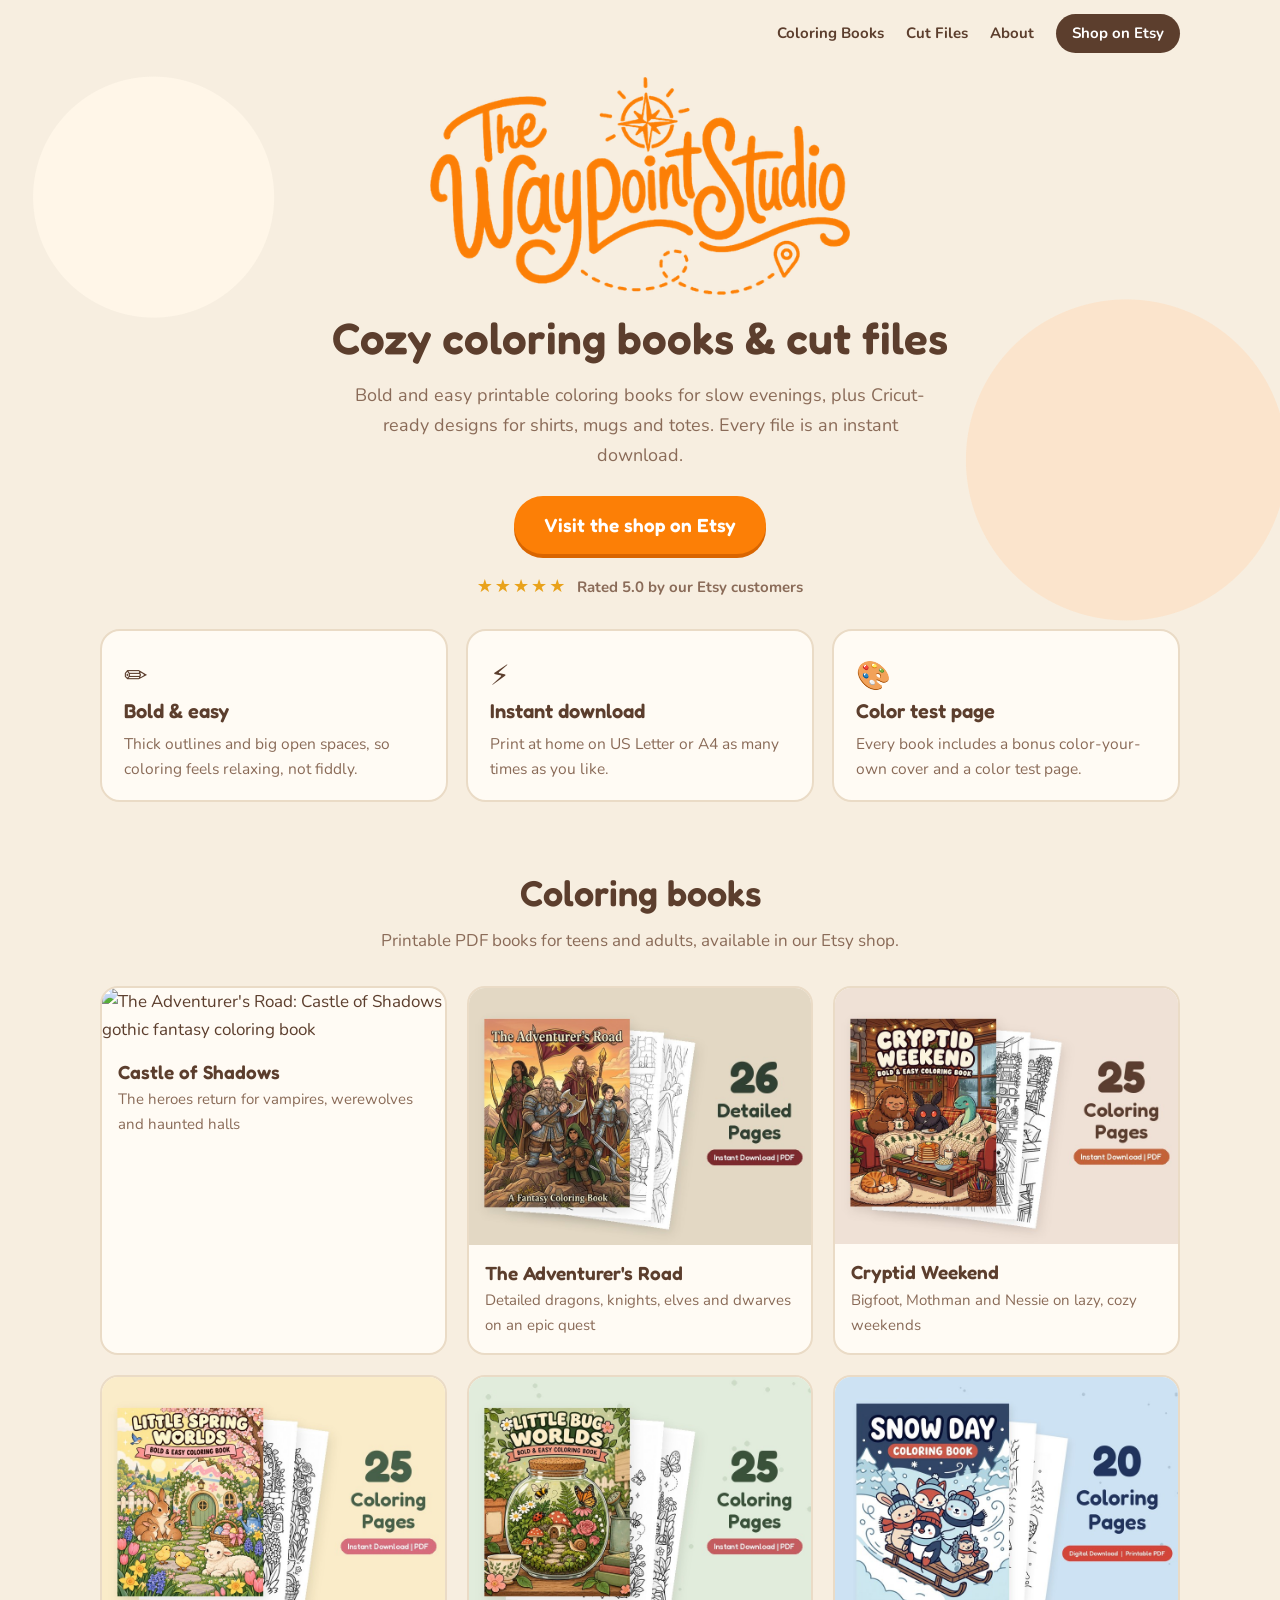
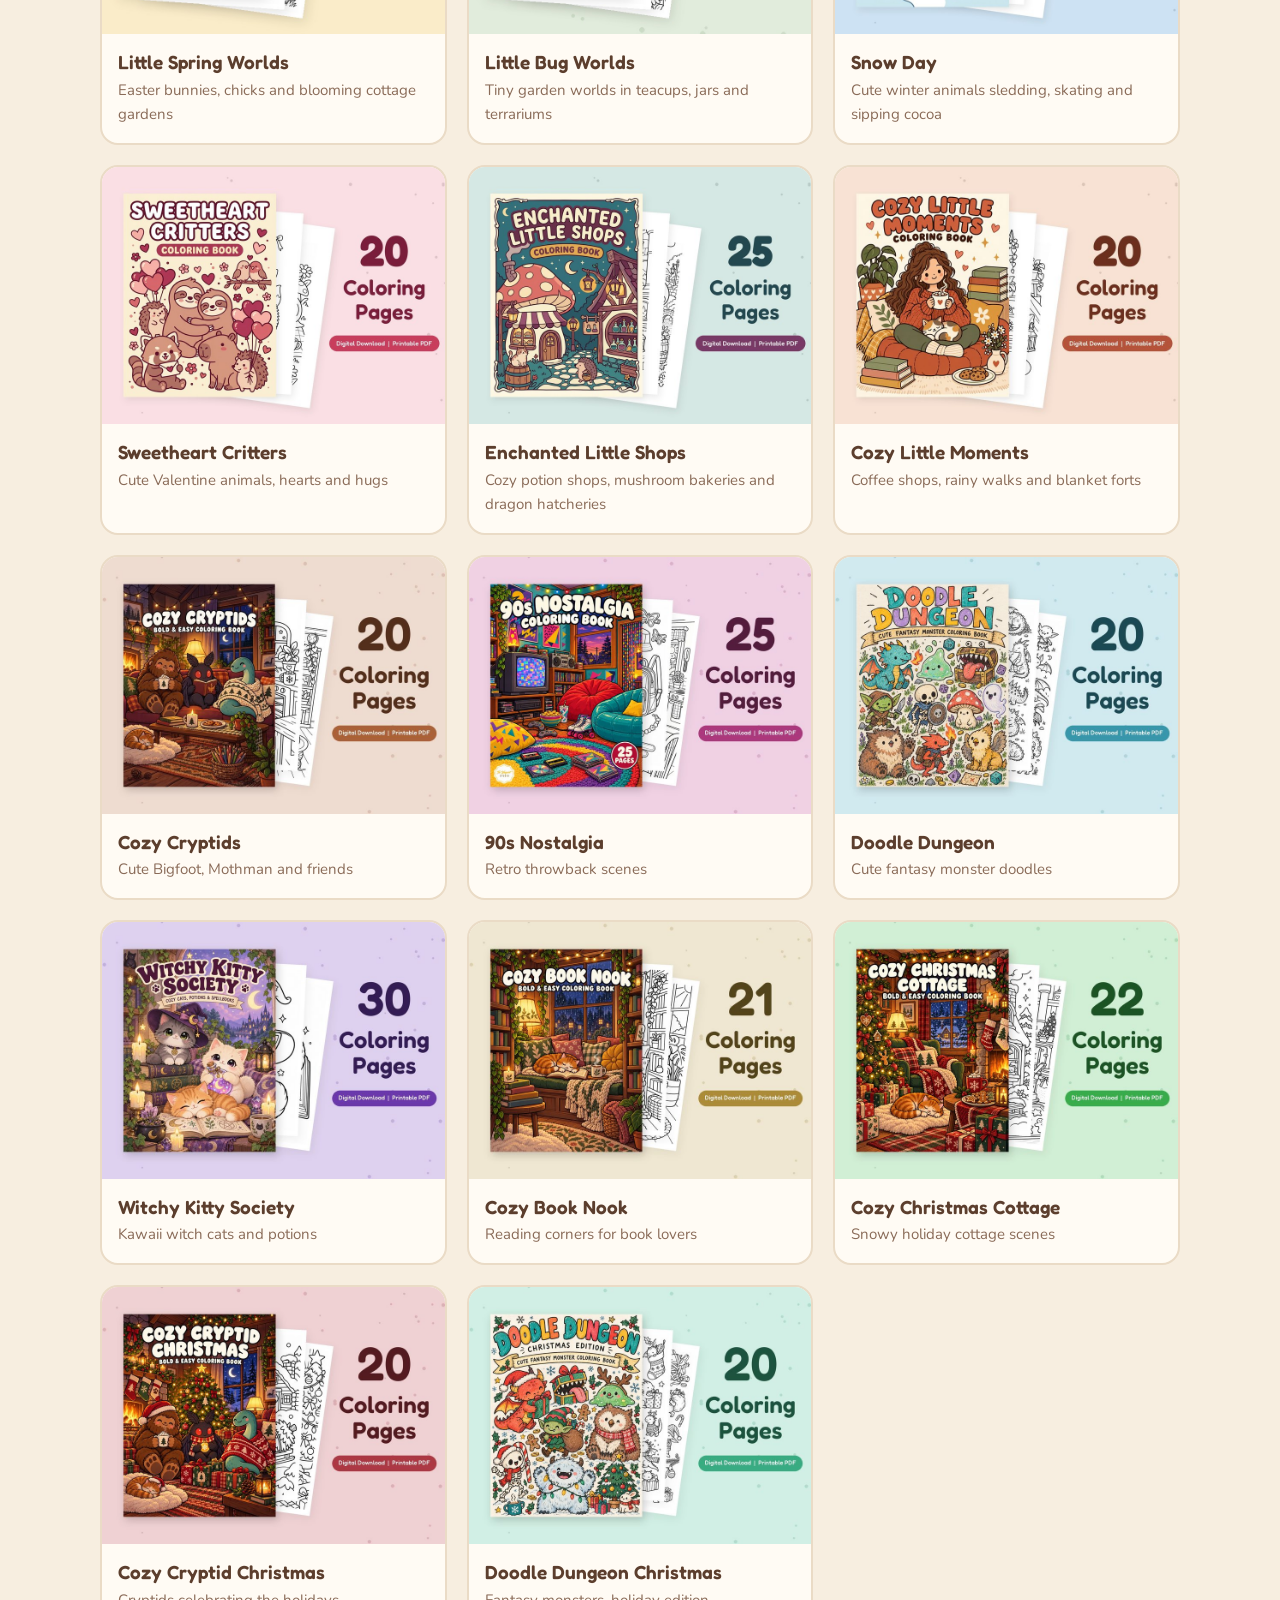
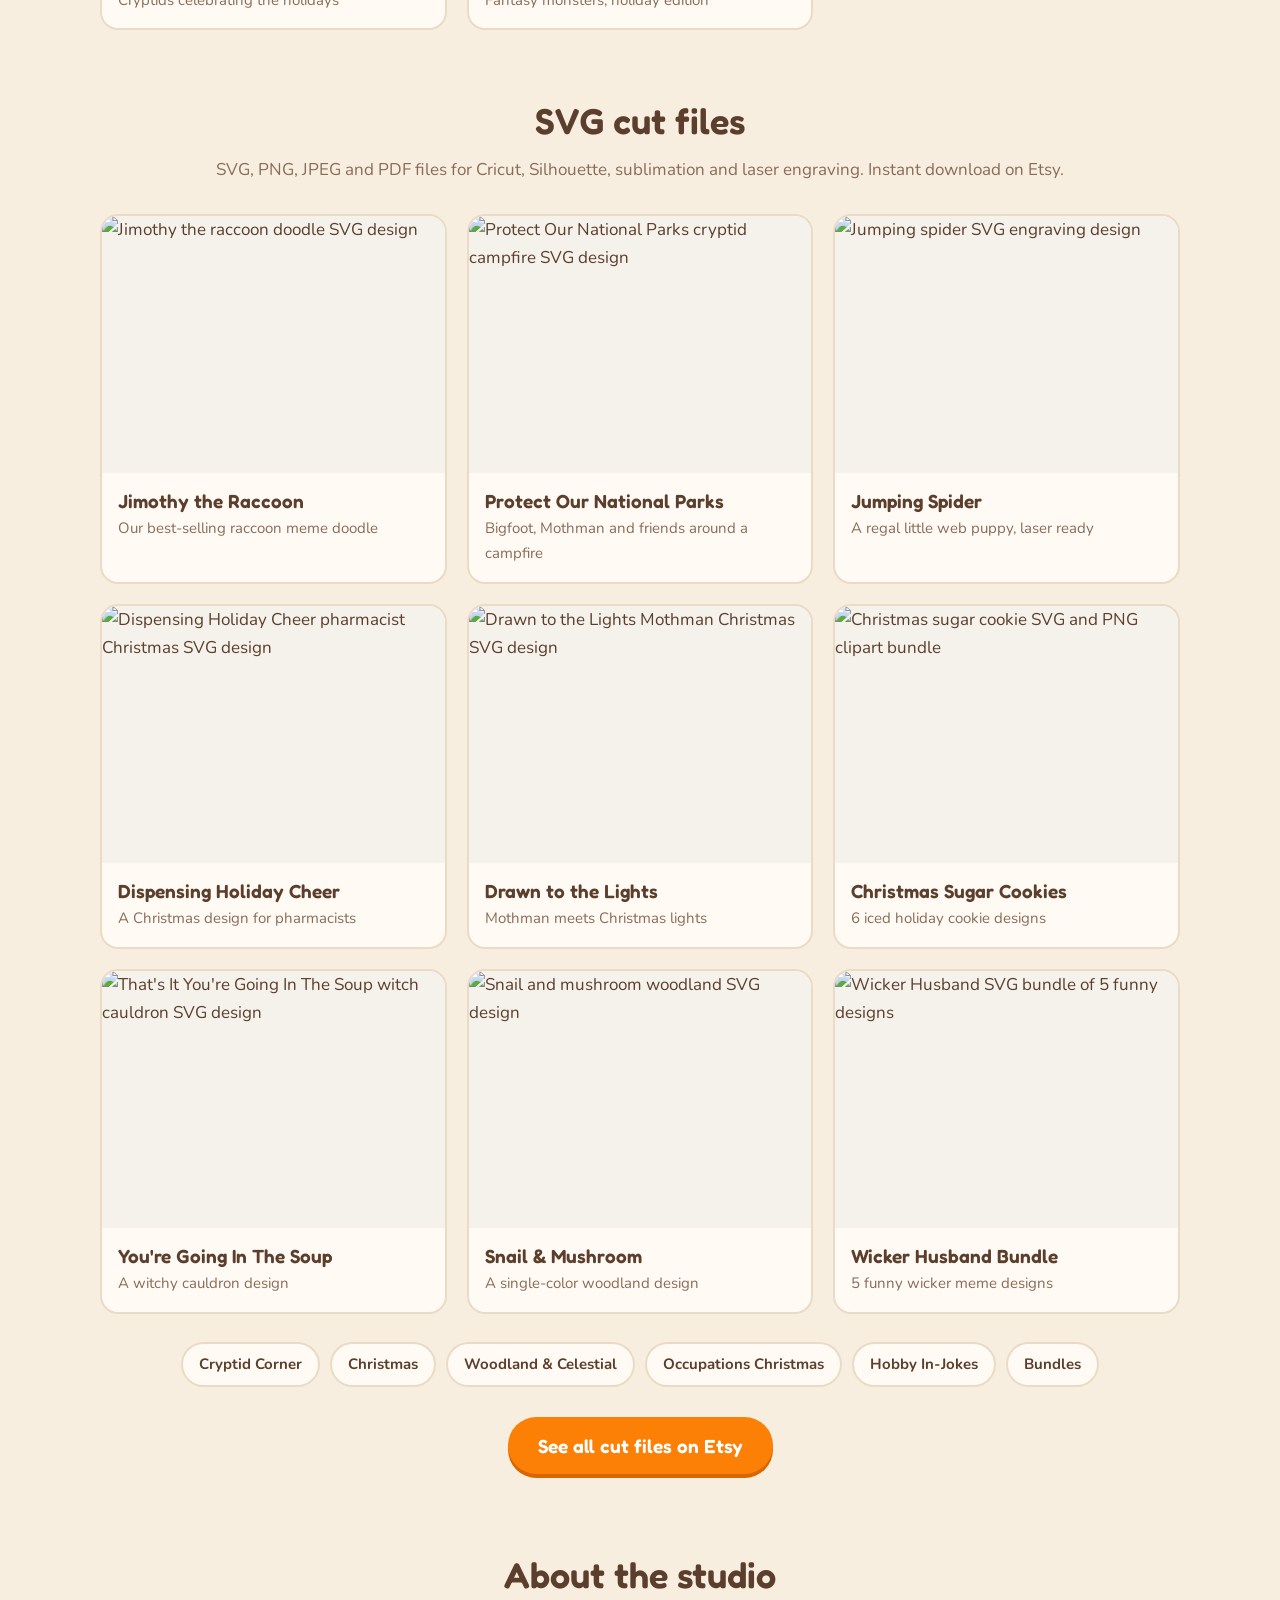
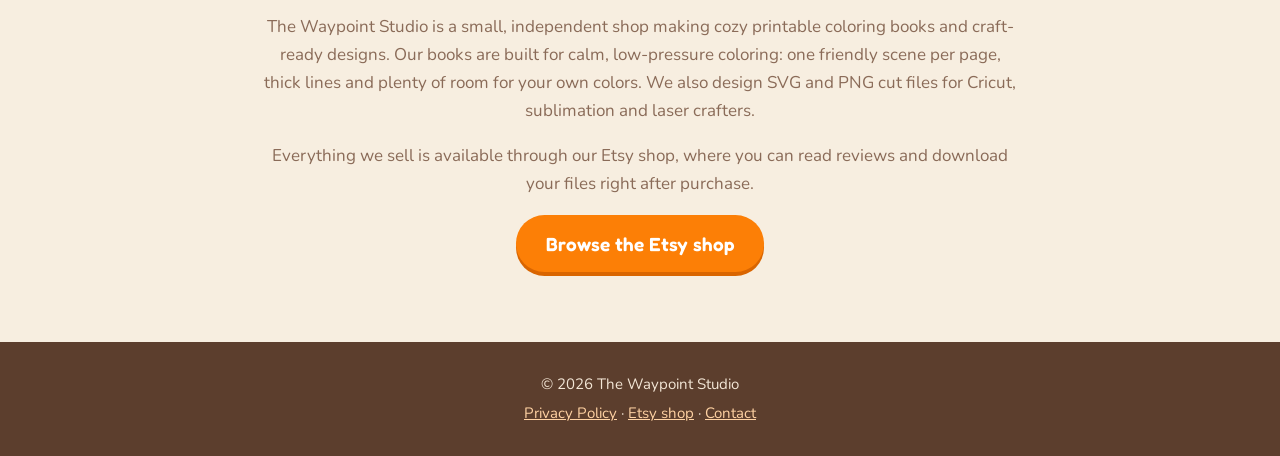
==== commit 42fdab23: "Add files via upload" ====
--- a/index.html
+++ b/index.html
@@ -58,6 +58,7 @@
     <h2>Coloring books</h2>
     <p class="sub">Printable PDF books for teens and adults, available in our Etsy shop.</p>
     <div class="grid">
+      <a class="card" href="https://thewaypointstudio.etsy.com/listing/4622203232?utm_source=website&amp;utm_medium=referral&amp;utm_campaign=coloring_books"><img src="images/books/castle_of_shadows.jpg" alt="The Adventurer's Road: Castle of Shadows gothic fantasy coloring book" loading="lazy"><span><b>Castle of Shadows</b>The heroes return for vampires, werewolves and haunted halls</span></a>
       <a class="card" href="https://thewaypointstudio.etsy.com/listing/4622090330/fantasy-coloring-book-the-adventurers?utm_source=website&amp;utm_medium=referral&amp;utm_campaign=coloring_books"><img src="images/books/adventurers_road.jpg" alt="The Adventurer's Road detailed fantasy coloring book" loading="lazy"><span><b>The Adventurer's Road</b>Detailed dragons, knights, elves and dwarves on an epic quest</span></a>
       <a class="card" href="https://thewaypointstudio.etsy.com/listing/4621460229/cryptid-coloring-book-cryptid-weekend-25?utm_source=website&amp;utm_medium=referral&amp;utm_campaign=coloring_books"><img src="images/books/cryptid_weekend.jpg" alt="Cryptid Weekend cozy cryptid coloring book" loading="lazy"><span><b>Cryptid Weekend</b>Bigfoot, Mothman and Nessie on lazy, cozy weekends</span></a>
       <a class="card" href="https://thewaypointstudio.etsy.com/listing/4621457384/spring-coloring-book-little-spring?utm_source=website&amp;utm_medium=referral&amp;utm_campaign=coloring_books"><img src="images/books/little_spring_worlds.jpg" alt="Little Spring Worlds spring and Easter coloring book" loading="lazy"><span><b>Little Spring Worlds</b>Easter bunnies, chicks and blooming cottage gardens</span></a>
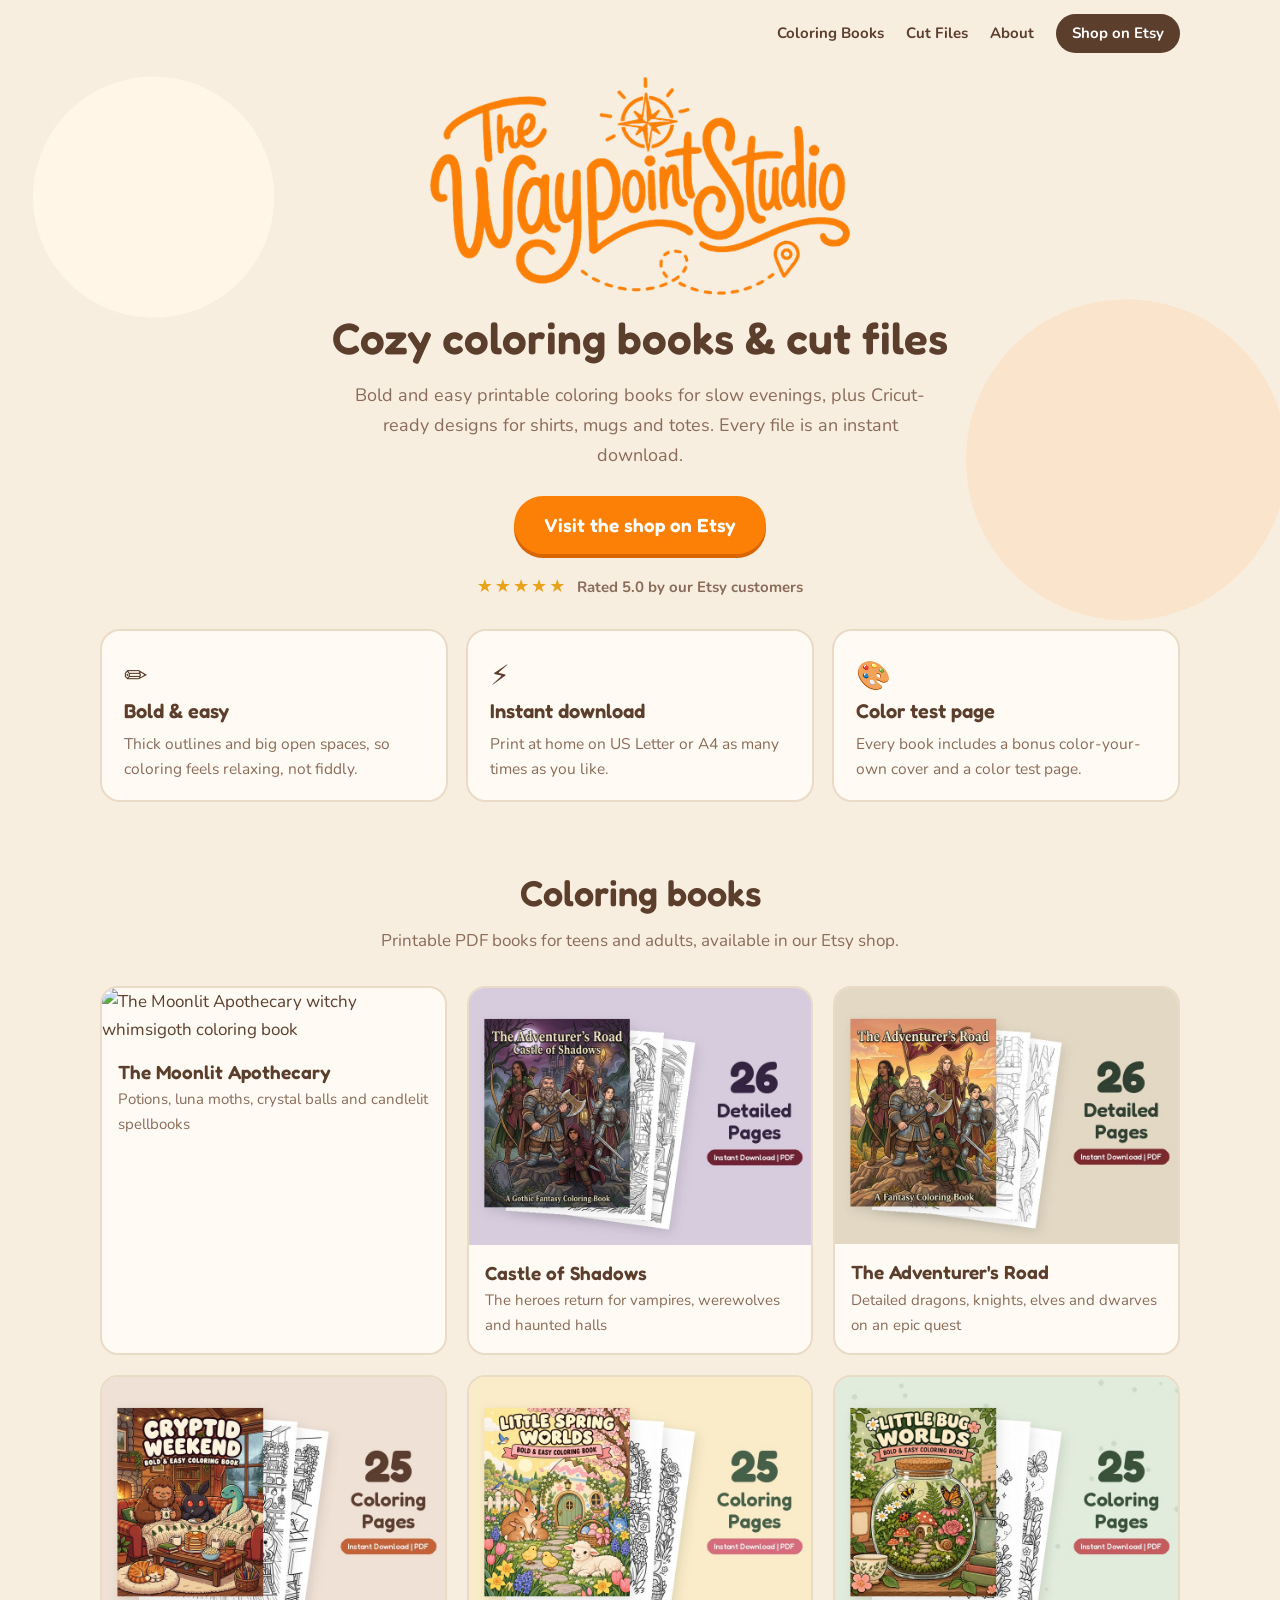
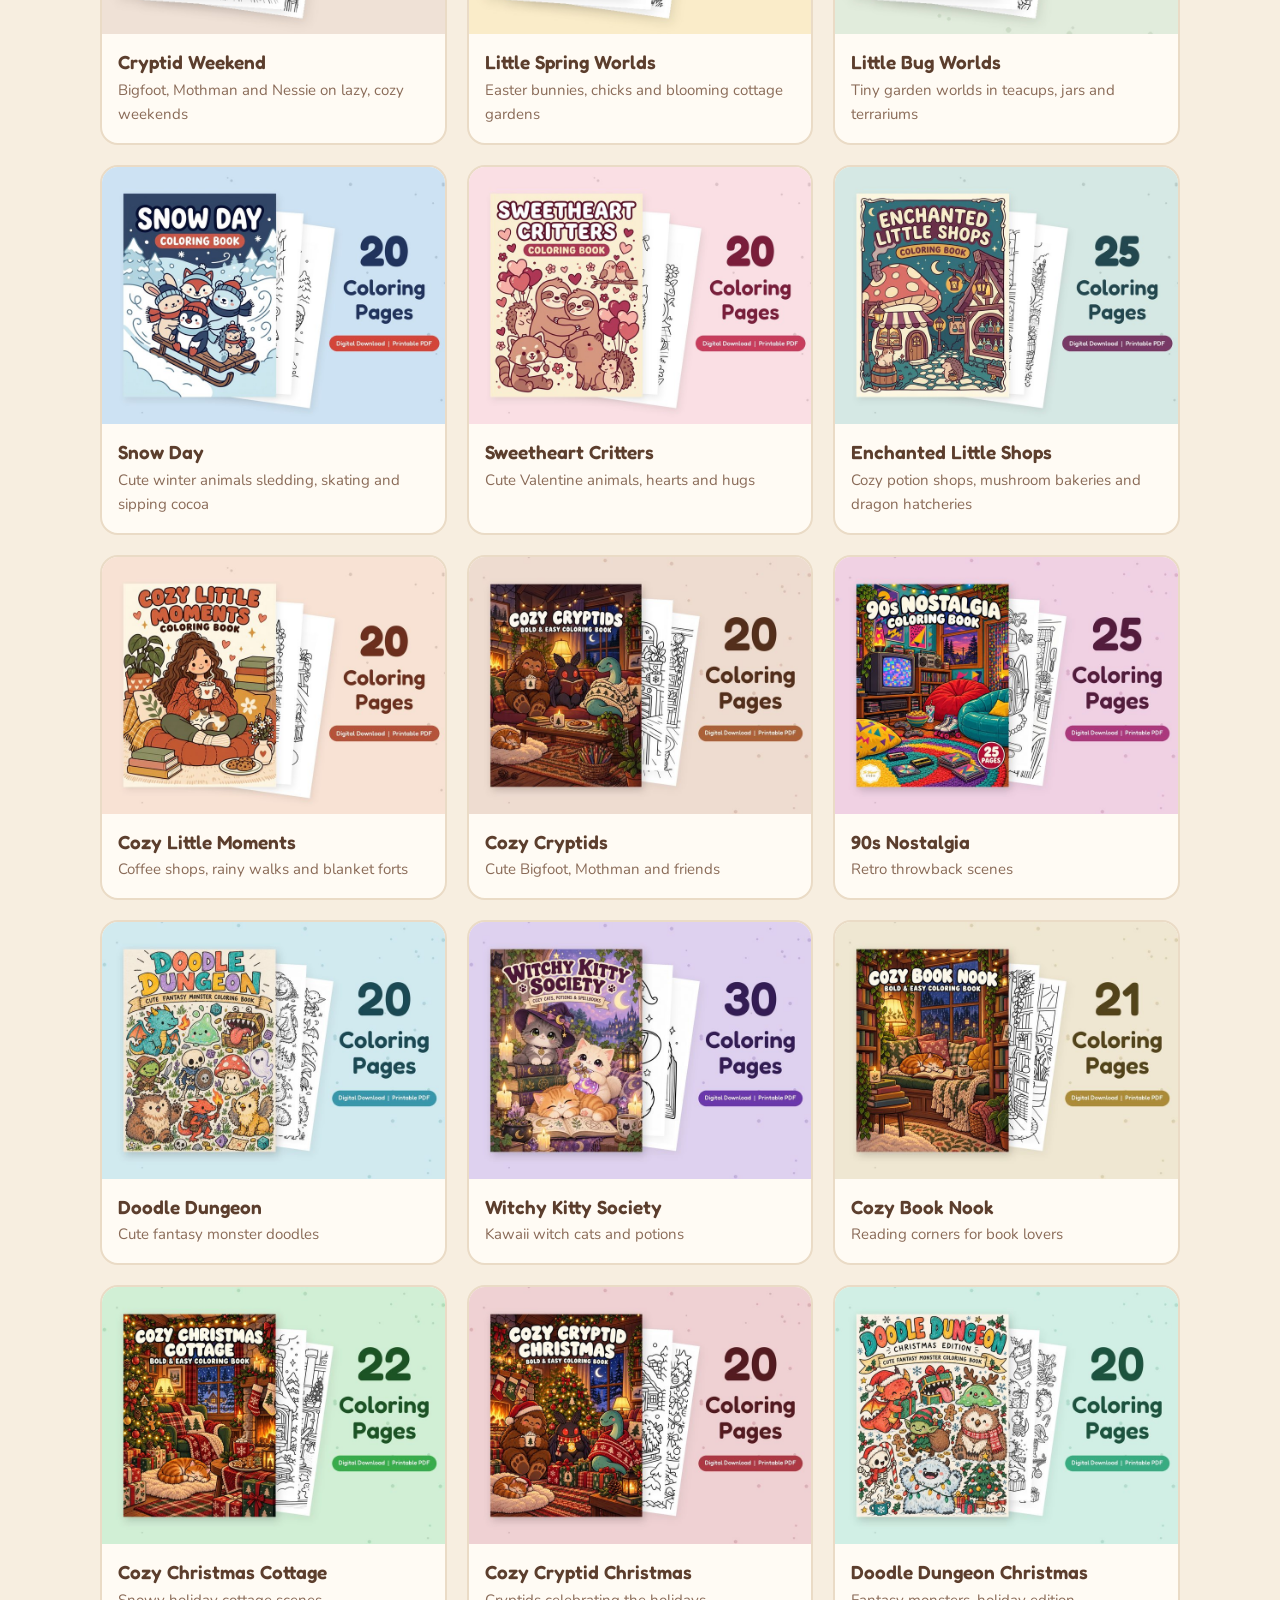
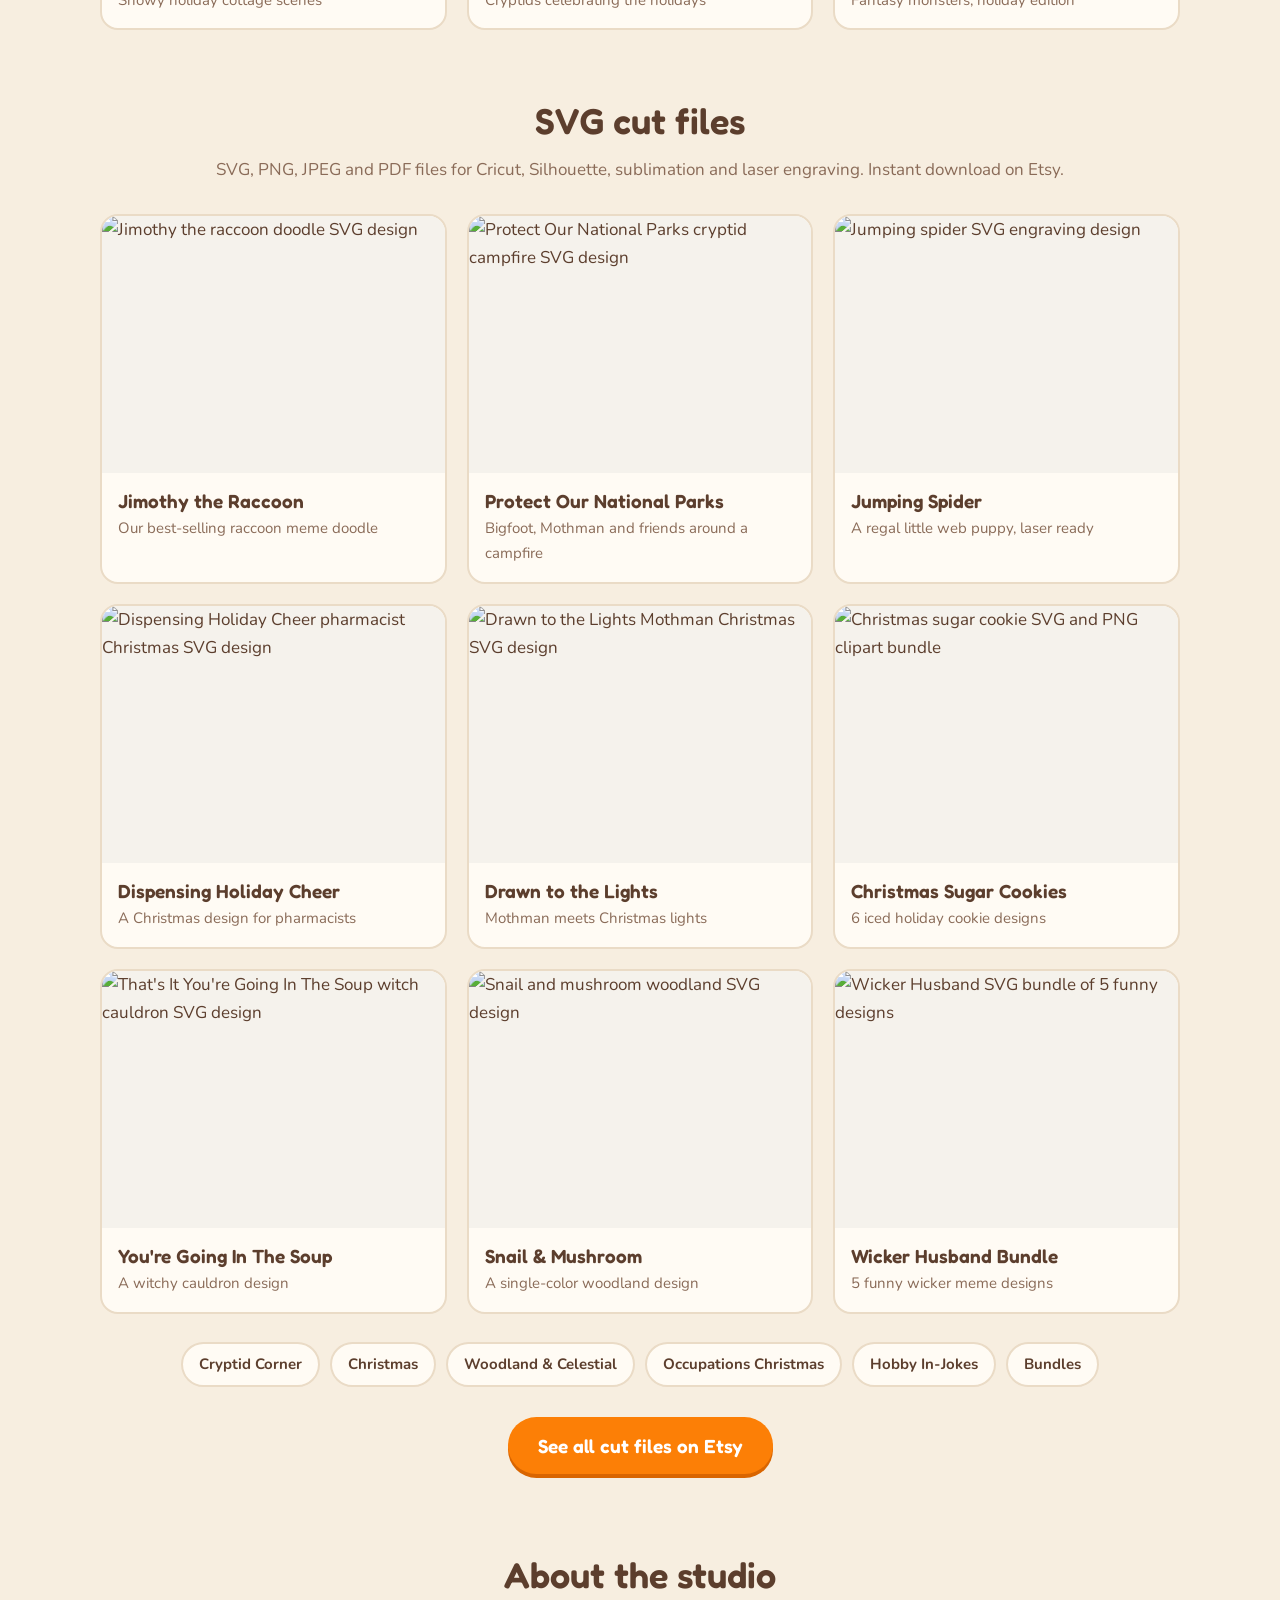
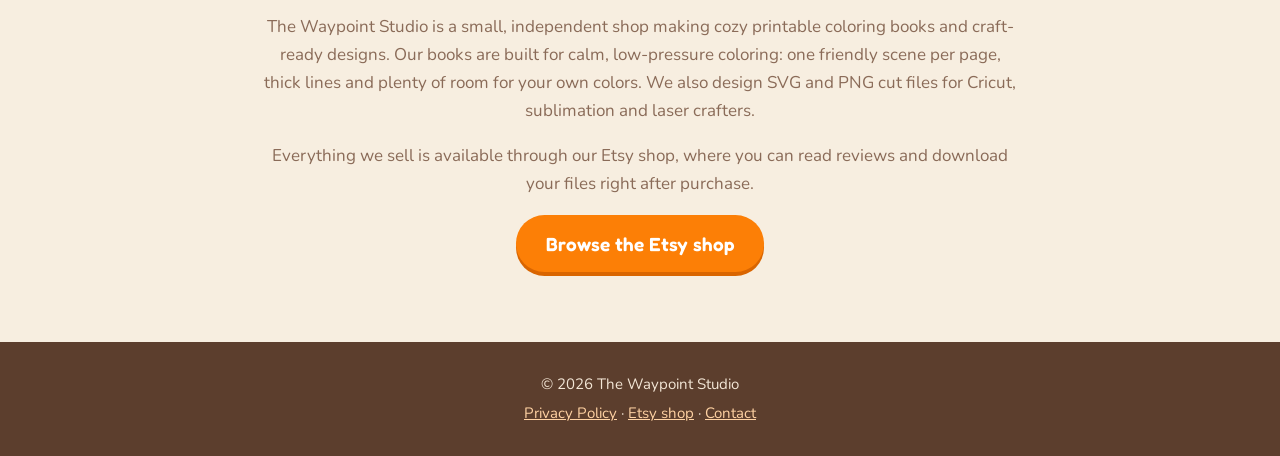
==== commit 2edcce5b: "Add files via upload" ====
--- a/index.html
+++ b/index.html
@@ -58,6 +58,7 @@
     <h2>Coloring books</h2>
     <p class="sub">Printable PDF books for teens and adults, available in our Etsy shop.</p>
     <div class="grid">
+      <a class="card" href="https://thewaypointstudio.etsy.com/listing/4624985144?utm_source=website&amp;utm_medium=referral&amp;utm_campaign=coloring_books"><img src="images/books/moonlit_apothecary.jpg" alt="The Moonlit Apothecary witchy whimsigoth coloring book" loading="lazy"><span><b>The Moonlit Apothecary</b>Potions, luna moths, crystal balls and candlelit spellbooks</span></a>
       <a class="card" href="https://thewaypointstudio.etsy.com/listing/4622203232?utm_source=website&amp;utm_medium=referral&amp;utm_campaign=coloring_books"><img src="images/books/castle_of_shadows.jpg" alt="The Adventurer's Road: Castle of Shadows gothic fantasy coloring book" loading="lazy"><span><b>Castle of Shadows</b>The heroes return for vampires, werewolves and haunted halls</span></a>
       <a class="card" href="https://thewaypointstudio.etsy.com/listing/4622090330/fantasy-coloring-book-the-adventurers?utm_source=website&amp;utm_medium=referral&amp;utm_campaign=coloring_books"><img src="images/books/adventurers_road.jpg" alt="The Adventurer's Road detailed fantasy coloring book" loading="lazy"><span><b>The Adventurer's Road</b>Detailed dragons, knights, elves and dwarves on an epic quest</span></a>
       <a class="card" href="https://thewaypointstudio.etsy.com/listing/4621460229/cryptid-coloring-book-cryptid-weekend-25?utm_source=website&amp;utm_medium=referral&amp;utm_campaign=coloring_books"><img src="images/books/cryptid_weekend.jpg" alt="Cryptid Weekend cozy cryptid coloring book" loading="lazy"><span><b>Cryptid Weekend</b>Bigfoot, Mothman and Nessie on lazy, cozy weekends</span></a>
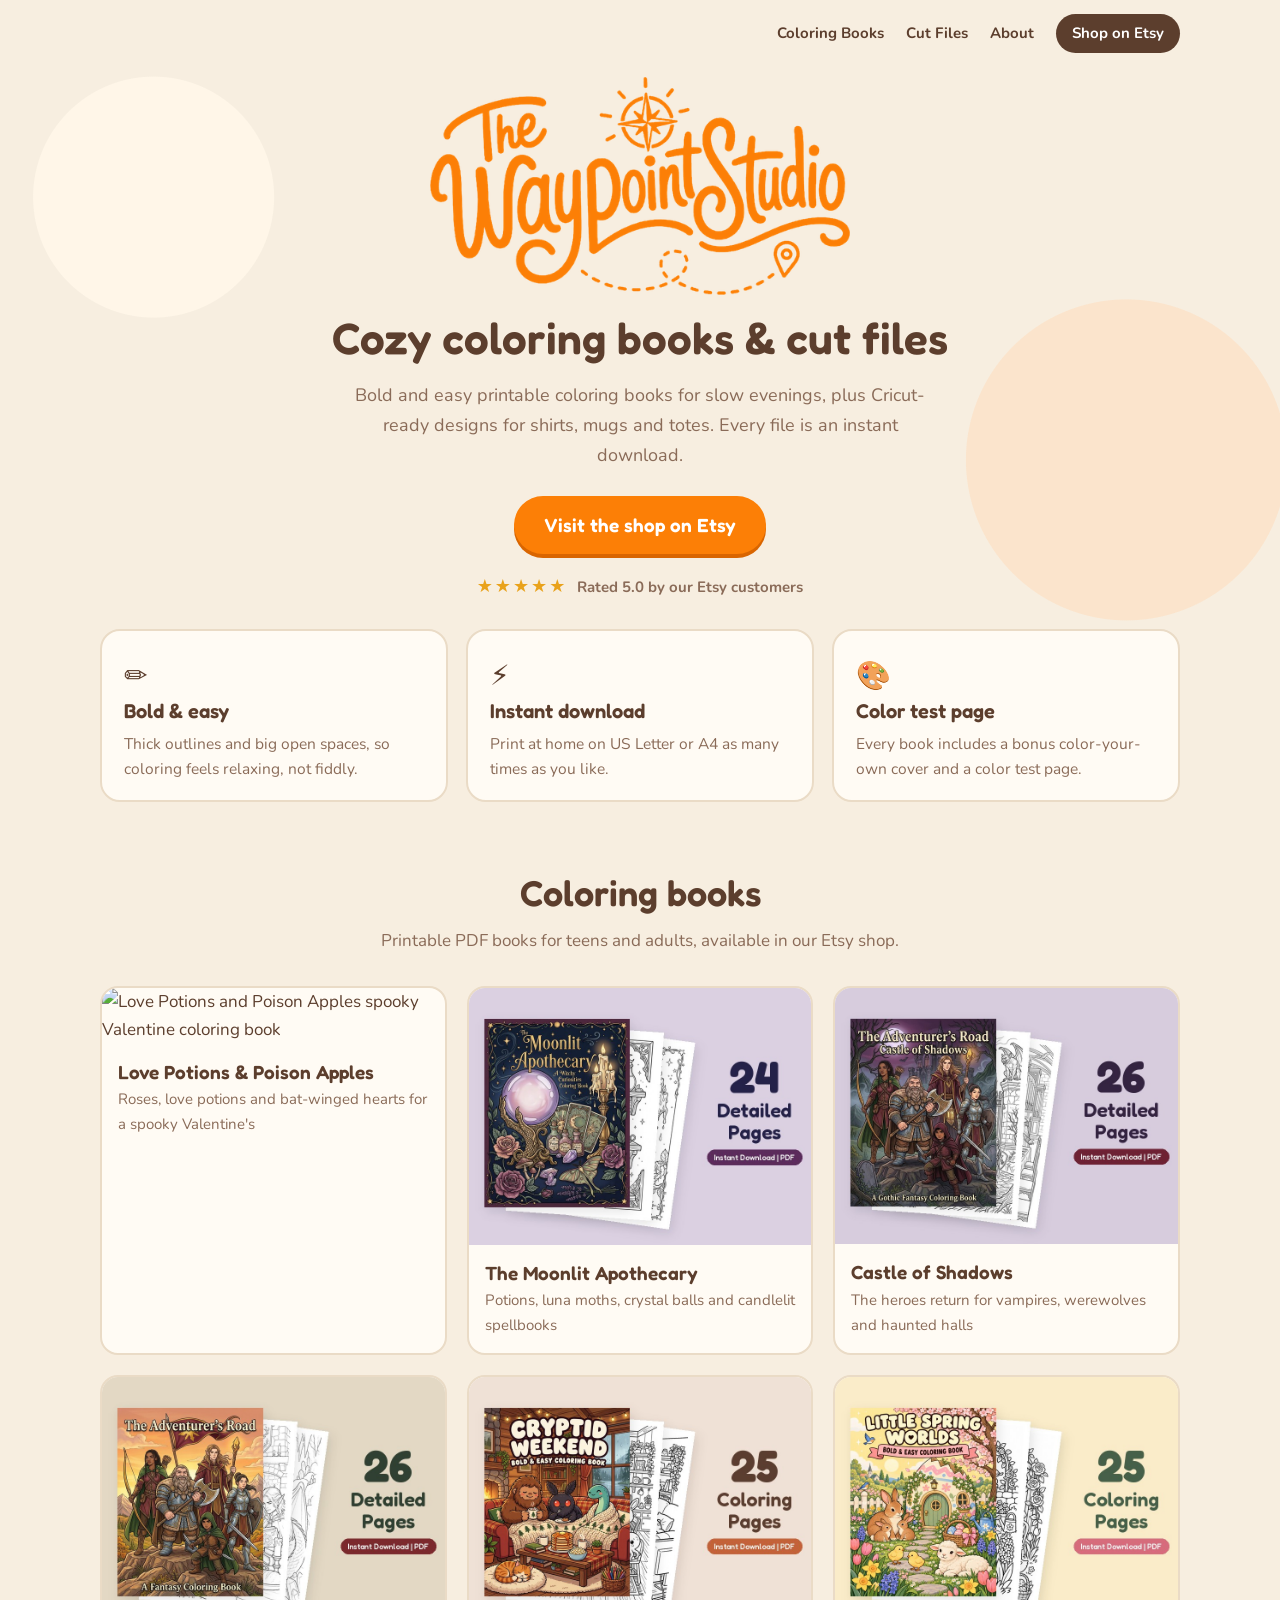
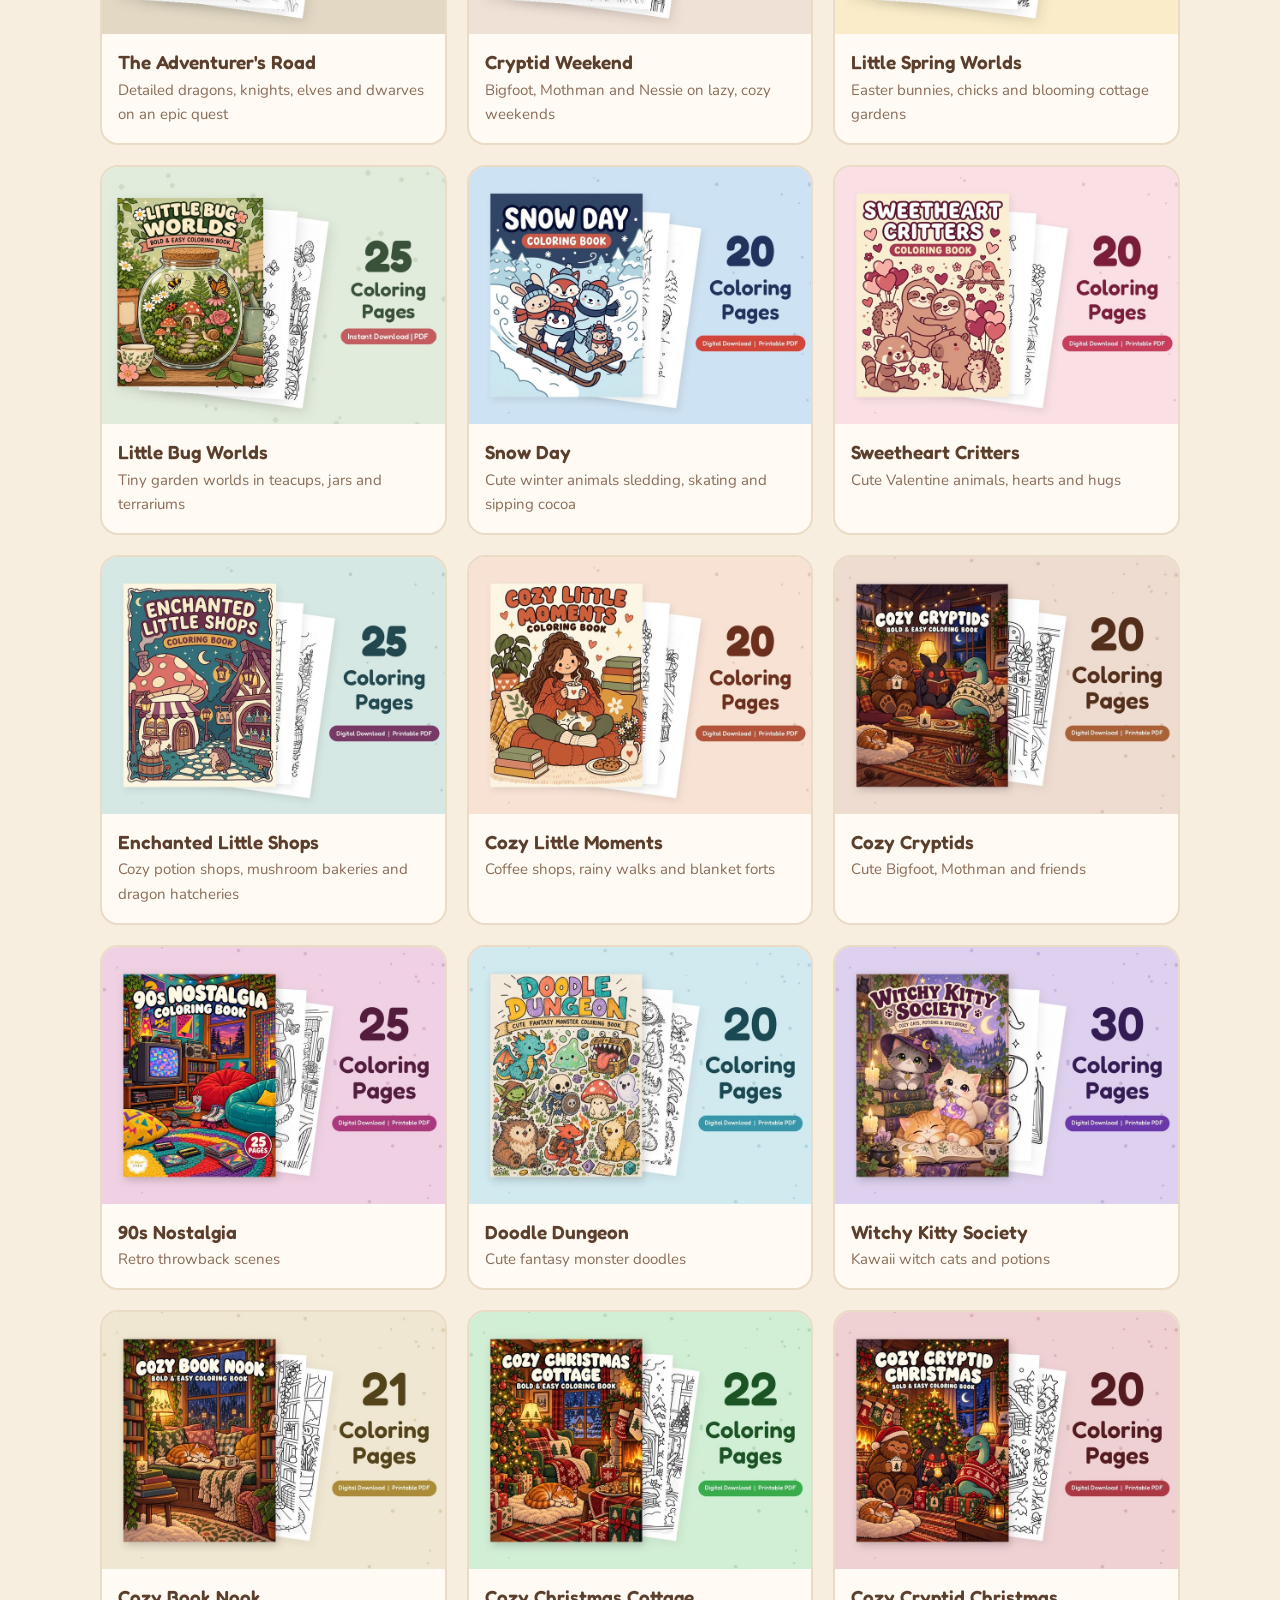
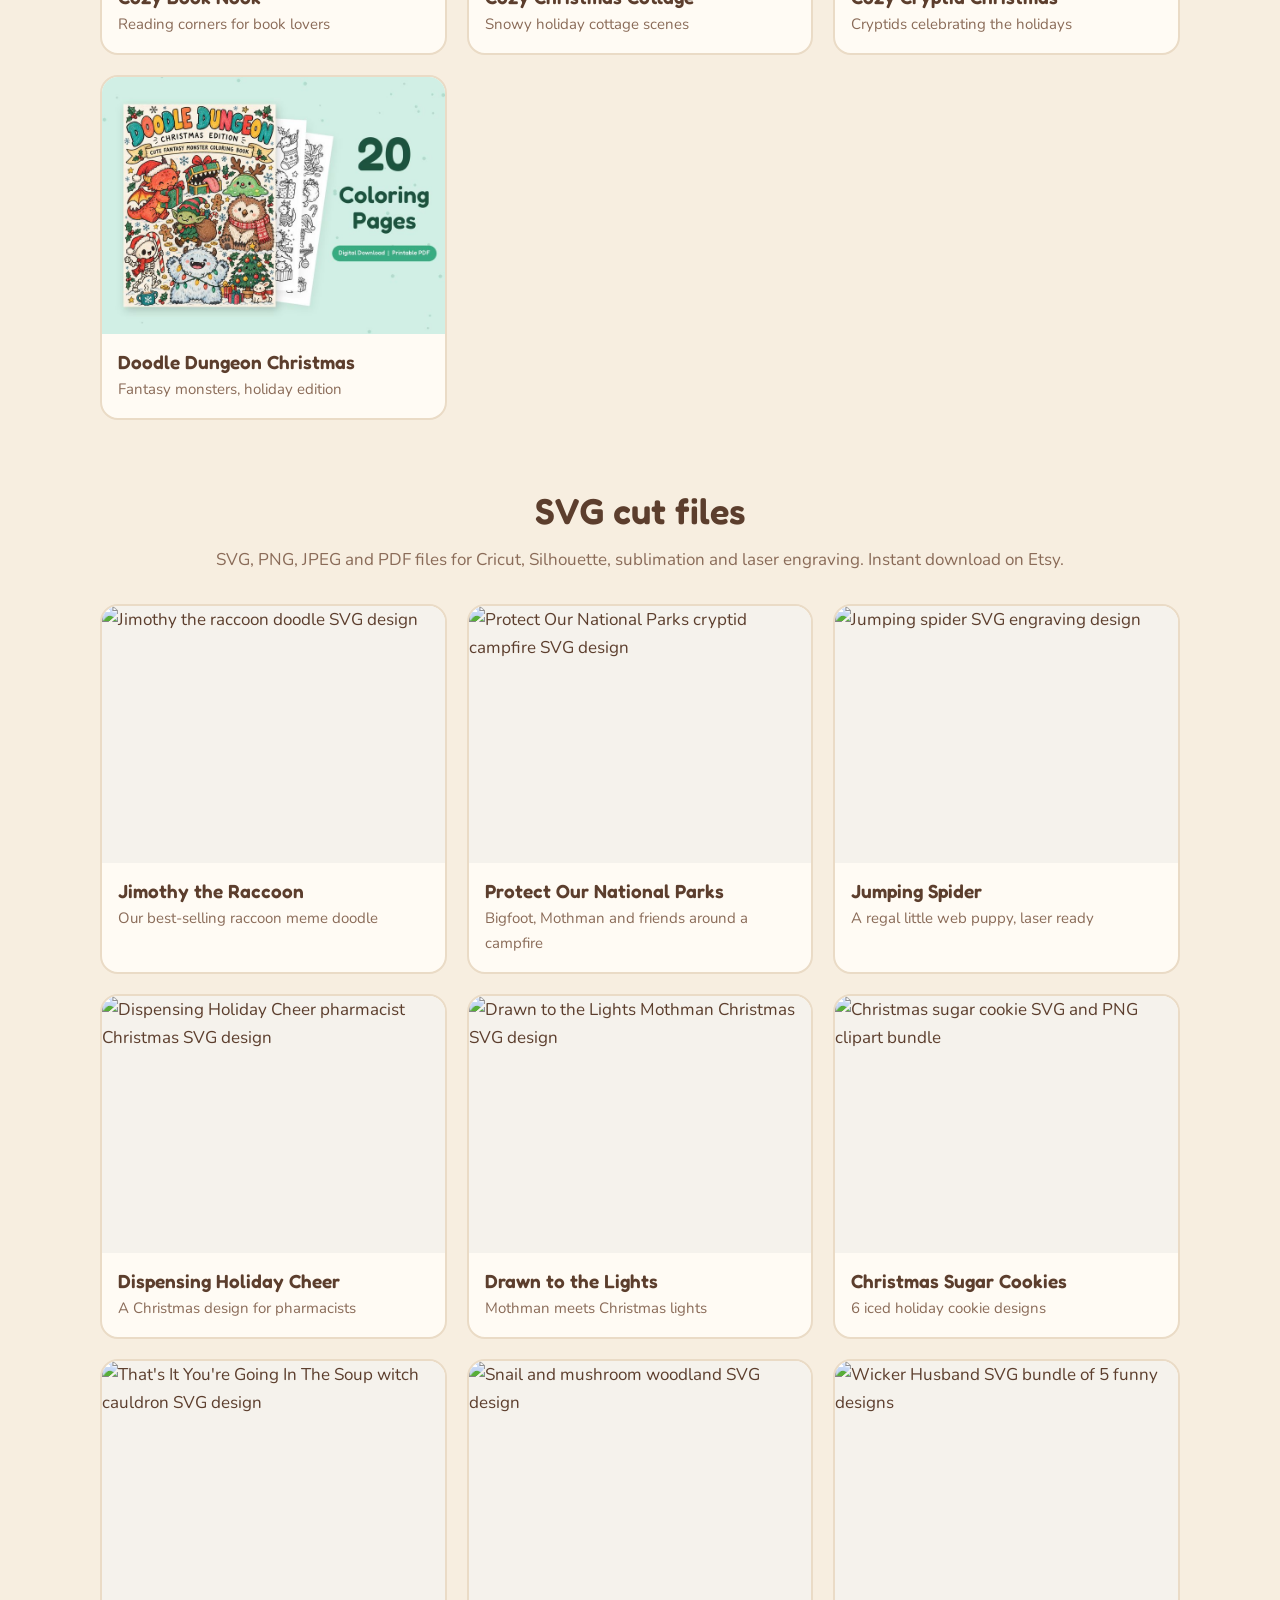
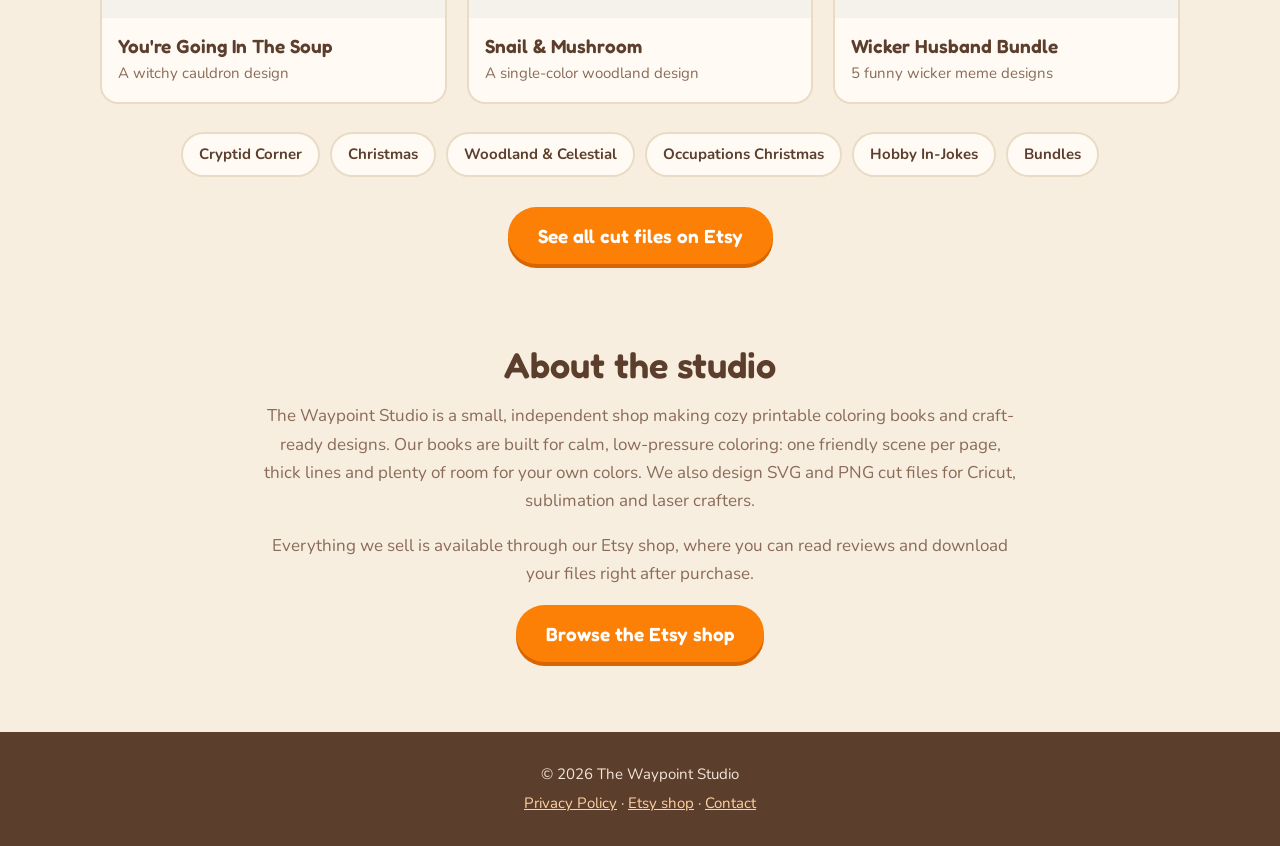
==== commit e9eb6fb3: "Add files via upload" ====
--- a/index.html
+++ b/index.html
@@ -58,6 +58,7 @@
     <h2>Coloring books</h2>
     <p class="sub">Printable PDF books for teens and adults, available in our Etsy shop.</p>
     <div class="grid">
+      <a class="card" href="https://thewaypointstudio.etsy.com/listing/4625121119?utm_source=website&amp;utm_medium=referral&amp;utm_campaign=coloring_books"><img src="images/books/love_potions.jpg" alt="Love Potions and Poison Apples spooky Valentine coloring book" loading="lazy"><span><b>Love Potions &amp; Poison Apples</b>Roses, love potions and bat-winged hearts for a spooky Valentine's</span></a>
       <a class="card" href="https://thewaypointstudio.etsy.com/listing/4624985144?utm_source=website&amp;utm_medium=referral&amp;utm_campaign=coloring_books"><img src="images/books/moonlit_apothecary.jpg" alt="The Moonlit Apothecary witchy whimsigoth coloring book" loading="lazy"><span><b>The Moonlit Apothecary</b>Potions, luna moths, crystal balls and candlelit spellbooks</span></a>
       <a class="card" href="https://thewaypointstudio.etsy.com/listing/4622203232?utm_source=website&amp;utm_medium=referral&amp;utm_campaign=coloring_books"><img src="images/books/castle_of_shadows.jpg" alt="The Adventurer's Road: Castle of Shadows gothic fantasy coloring book" loading="lazy"><span><b>Castle of Shadows</b>The heroes return for vampires, werewolves and haunted halls</span></a>
       <a class="card" href="https://thewaypointstudio.etsy.com/listing/4622090330/fantasy-coloring-book-the-adventurers?utm_source=website&amp;utm_medium=referral&amp;utm_campaign=coloring_books"><img src="images/books/adventurers_road.jpg" alt="The Adventurer's Road detailed fantasy coloring book" loading="lazy"><span><b>The Adventurer's Road</b>Detailed dragons, knights, elves and dwarves on an epic quest</span></a>
